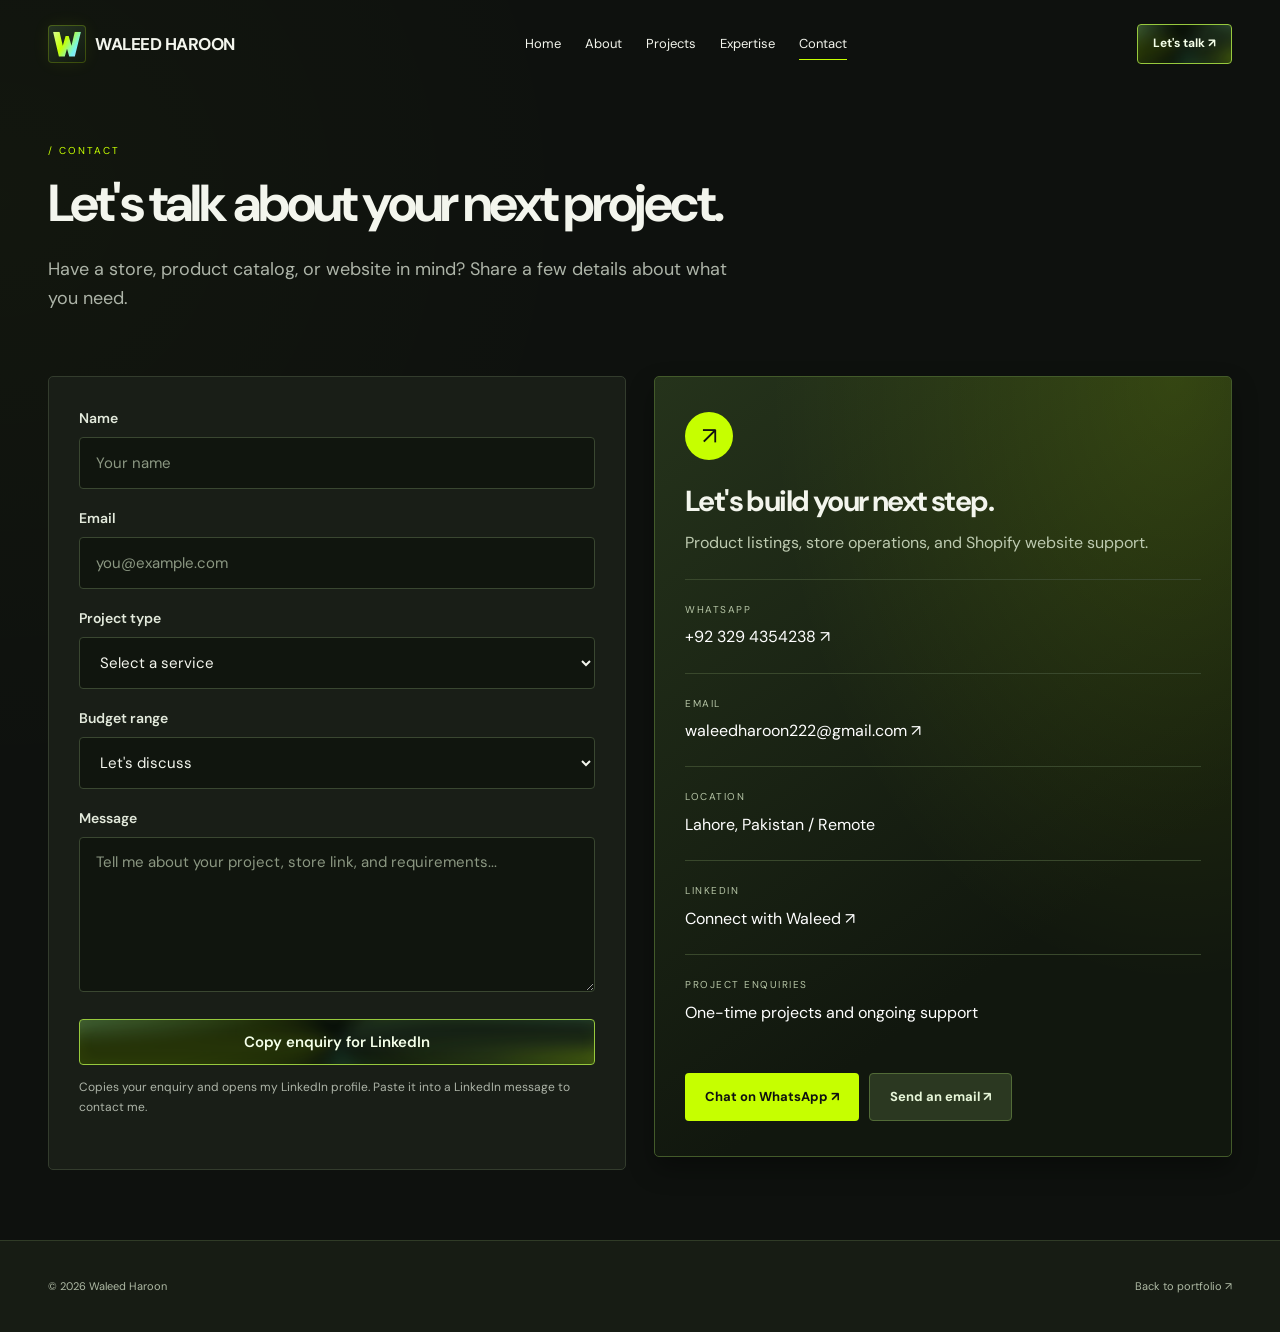
==== contact.html @ 661660a4 "Import complete portfolio: contact.html" ====
<!doctype html>
<html lang="en"><head><meta charset="utf-8"><meta name="viewport" content="width=device-width,initial-scale=1"><meta name="theme-color" content="#101210"><meta name="description" content="Waleed Haroon — E-Commerce Executive and Product Listing Specialist in Lahore. Explore store management, marketplace operations, design and automation projects."><title>Contact Waleed Haroon | Discuss Your Project</title>
<style>
:root{--bg:#f5f3eb;--ink:#193c33;--muted:#5e6a61;--line:#d8ddd2;--accent:#d5ea94}*{box-sizing:border-box}html{scroll-behavior:smooth;scroll-padding-top:90px}body{margin:0;background:var(--bg);color:var(--ink);font:16px/1.65 Arial,Helvetica,sans-serif}a{color:inherit;text-decoration:none}a:focus-visible{outline:3px solid #a0b764;outline-offset:5px}.wrap{max-width:1180px;margin:auto;padding:0 5%}.skip{position:absolute;top:-80px;background:var(--ink);color:white;padding:12px}.skip:focus{top:8px;z-index:9}header{border-bottom:1px solid var(--line)}nav{display:flex;align-items:center;justify-content:space-between;gap:24px;min-height:88px}.logo{font-weight:800;letter-spacing:-1px;font-size:24px}.logo span{color:#7a8d56}.links{display:flex;gap:28px;font-size:14px}.links a:hover{text-decoration:underline}.hero{display:grid;grid-template-columns:1.5fr 1fr;gap:50px;align-items:center;padding:90px 0 80px}.eyebrow{text-transform:uppercase;font-size:11px;letter-spacing:2.5px;font-weight:700;margin:0 0 24px}.eyebrow:before{content:"";display:inline-block;width:8px;height:8px;border-radius:50%;background:#829957;margin-right:10px}h1{font-size:clamp(46px,6.5vw,82px);line-height:1.04;letter-spacing:-4px;font-weight:500;margin:0 0 26px}h1 em{font-family:Georgia,serif;font-weight:400}p{margin:0 0 22px}.intro{font-size:18px;max-width:570px;color:var(--muted)}.actions{display:flex;gap:14px;flex-wrap:wrap;margin-top:30px}.button{display:inline-flex;align-items:center;gap:35px;padding:13px 22px;border:1px solid var(--ink);font-size:14px;font-weight:700}.primary{background:var(--ink);color:white}.button:hover{background:var(--accent);color:var(--ink)}.profile{background:var(--ink);color:var(--bg);padding:35px;position:relative;min-height:360px;display:flex;flex-direction:column;justify-content:space-between;overflow:hidden}.profile:before{content:"WH";font-family:Georgia,serif;font-size:160px;line-height:1;color:#8da982;letter-spacing:-12px;position:absolute;right:25px;top:70px;opacity:.3}.profile-top{display:flex;justify-content:space-between;font-size:11px;letter-spacing:2px}.profile-bottom{position:relative}.profile h2{font:38px/1.1 Georgia,serif;margin:0 0 15px}.profile p{font-size:13px;max-width:200px;color:#d3ddcf;margin:0}.profile .location{margin-top:22px;color:var(--accent);font-size:12px}.strip{padding:22px 0;border-top:1px solid var(--line);border-bottom:1px solid var(--line);display:flex;gap:28px;flex-wrap:wrap;justify-content:space-between;font-size:12px;font-weight:700;letter-spacing:1px}.section{padding:85px 0}.section-head{display:flex;justify-content:space-between;align-items:end;gap:30px;margin-bottom:35px}.label{font-size:11px;text-transform:uppercase;letter-spacing:2px;color:var(--muted);margin-bottom:12px}h2{font-size:clamp(32px,4vw,48px);line-height:1.15;letter-spacing:-1.8px;font-weight:500;margin:0}.section-head p{max-width:340px;font-size:14px;color:var(--muted);margin:0}.projects{display:grid;grid-template-columns:1fr 1fr;gap:24px}.project{border:1px solid var(--line)}.project-art{height:240px;padding:32px;display:flex;flex-direction:column;justify-content:space-between;background:#e8dfd5}.project-art .number{font-size:11px;letter-spacing:2px}.wordmark{font:48px Georgia,serif;letter-spacing:5px}.project-art small{font-size:10px;letter-spacing:2px;text-transform:uppercase}.basim{background:#dce5d4}.automation{background:#e5e6d8;grid-column:1/-1;display:grid;grid-template-columns:1fr 1fr}.automation .project-art{background:transparent;height:auto;min-height:240px}.automation .wordmark{font:36px/1.15 Arial,sans-serif;letter-spacing:-1px}.project-body{padding:28px}.project h3{font-size:22px;margin:0 0 12px;letter-spacing:-.5px}.project p{color:var(--muted);font-size:14px}.tags{display:flex;flex-wrap:wrap;gap:8px}.tags span{border:1px solid #c8d1c2;padding:3px 10px;font-size:11px}.project-link{display:inline-block;font-size:13px;font-weight:700;margin-top:20px;text-decoration:underline;text-underline-offset:5px}.about{display:grid;grid-template-columns:.85fr 1.4fr;gap:90px;border-top:1px solid var(--line)}.about-copy{font-size:19px}.about-copy p{color:var(--muted)}.skills{display:grid;grid-template-columns:1fr 1fr;gap:25px;margin-top:34px}.skills h3{font-size:14px;margin:0 0 8px}.skills p{font-size:13px;margin:0}.experience{border-top:1px solid var(--line)}.job{display:grid;grid-template-columns:1fr 2fr;gap:35px;padding:27px 0;border-bottom:1px solid var(--line)}.job small{color:var(--muted)}.job h3{margin:0 0 8px;font-size:19px}.job p{font-size:14px;color:var(--muted);margin:0}.contact{background:var(--ink);color:var(--bg);padding:65px;display:flex;align-items:center;justify-content:space-between;gap:35px;margin-bottom:60px}.contact h2{font:clamp(35px,4vw,52px)/1.1 Georgia,serif;max-width:550px}.contact p{color:#c7d5c8;margin:20px 0 0;max-width:520px}.contact .button{background:var(--accent);color:var(--ink);border-color:var(--accent);white-space:nowrap}footer{border-top:1px solid var(--line);padding:25px 0;font-size:12px;color:var(--muted)}.footer-inner{display:flex;justify-content:space-between;gap:20px}
@media(max-width:760px){nav{min-height:78px;flex-wrap:wrap;padding:18px 0;gap:12px}.links{gap:18px;font-size:12px}.hero{grid-template-columns:1fr;padding:55px 0;gap:35px}h1{letter-spacing:-2px}.profile{min-height:300px}.strip{justify-content:flex-start;gap:14px 24px}.section{padding:55px 0}.section-head{display:block}.section-head p{margin-top:20px}.projects{grid-template-columns:1fr}.automation{grid-column:auto;display:block}.automation .project-art{min-height:210px}.about{grid-template-columns:1fr;gap:25px}.job{grid-template-columns:1fr;gap:10px}.contact{padding:32px;display:block}.contact .button{margin-top:25px}.footer-inner{flex-direction:column;gap:5px}}
@media(prefers-reduced-motion:reduce){html{scroll-behavior:auto}}
 .listing-section,.expertise-section{border-top:1px solid var(--line)}.store-row{display:grid;grid-template-columns:40px 1.4fr 1fr auto;align-items:center;gap:20px;padding:23px 0;border-bottom:1px solid var(--line)}.store-number{font-size:11px;color:var(--muted)}.store-row h3{font-size:20px;margin:0}.store-row p{margin:0;color:var(--muted);font-size:12px}.store-role,.store-row>a{font-size:12px}.store-row>a{text-decoration:underline;text-underline-offset:5px}.expertise-grid{display:grid;grid-template-columns:repeat(3,1fr);gap:35px}.expertise-grid article{border-top:2px solid var(--ink);padding-top:20px}.expertise-grid article>span{font-size:11px;color:var(--muted)}.expertise-grid h3{font-size:19px;line-height:1.4}.expertise-grid p{font-size:14px;color:var(--muted)}@media(max-width:760px){.store-row{grid-template-columns:25px 1fr auto;gap:12px}.store-role{display:none}.store-row h3{font-size:17px}.expertise-grid{grid-template-columns:1fr 1fr;gap:24px}.links{flex-wrap:wrap}.profile h2{font-size:32px}}@media(max-width:450px){.expertise-grid{grid-template-columns:1fr}.store-row>a{font-size:11px}}.portrait-profile{padding:0;min-height:0;display:block}.portrait-profile:before{display:none}.portrait-photo{display:block;width:100%;height:480px;object-fit:cover;object-position:center 20%}.portrait-caption{padding:20px 24px;display:flex;flex-direction:column;gap:3px}.portrait-caption strong{font-size:20px;font-weight:500}.portrait-caption span{font-size:12px;color:#d3ddcf}@media(max-width:760px){.portrait-photo{height:auto;max-height:540px;object-fit:cover}.hero{gap:32px}.links{gap:14px}} 
/* Reference-inspired redesign: neutral surfaces, editorial type, portrait-led hero. */
:root{--bg:#f7f7f8;--ink:#15161a;--muted:#62666e;--line:#e0e2e6;--accent:#e9eaed}
body{font-family:'DM Sans',Arial,sans-serif}.wrap{max-width:1240px;padding:0 28px}header{border:0;background:var(--bg)}nav{min-height:94px}.logo{font-size:25px;letter-spacing:-1px}.logo span{color:#9b9ea5}.links{gap:25px}.links a:last-child{background:#17181c;color:#fff;padding:9px 17px;border-radius:9px}.links{align-items:center}
.hero{margin:8px 0 28px;padding:54px 0 0 48px;gap:20px;border-radius:28px;background:linear-gradient(110deg,#fff 35%,#e7e9ed);grid-template-columns:1.15fr 1fr;overflow:hidden;min-height:640px;align-items:center}.hero>div{padding-bottom:48px;position:relative;z-index:1}.hero .eyebrow{font-size:11px;letter-spacing:1.4px;margin-bottom:20px}.eyebrow:before{background:#858b95}.hero-name{font-size:11px;font-weight:700;letter-spacing:1.8px;color:var(--muted);margin-bottom:18px}h1{font:500 clamp(40px,4.8vw,65px)/1.1 'Playfair Display',Georgia,serif;letter-spacing:-2px;margin-bottom:25px}h1 em{font:inherit;color:#8b9099}.intro{font-size:16px;line-height:1.8;max-width:510px}.actions{gap:10px;margin-top:26px}.button{border-radius:10px;padding:12px 20px;border-color:#d9dce1;gap:16px}.primary{background:#15161a;border-color:#15161a}.button:hover{background:#393c43;color:#fff}.hero-stats{display:flex;gap:27px;margin-top:36px;flex-wrap:wrap}.hero-stats strong{font:500 25px 'Playfair Display',serif;display:block}.hero-stats span{display:block;font-size:11px;color:var(--muted);margin-top:6px}
.portrait-profile{background:none;align-self:stretch;position:relative;overflow:visible;display:flex;justify-content:flex-end;min-width:0}.portrait-photo{width:100%;height:100%;max-height:640px;object-fit:contain;object-position:bottom center;display:block}.portrait-caption{position:absolute;bottom:24px;left:6%;right:6%;border-radius:16px;padding:19px 22px;background:rgba(22,24,29,.87);backdrop-filter:blur(15px);color:#fff;box-shadow:0 12px 35px #0002}.portrait-caption span{color:#d4d6da;font-size:12px}.portrait-caption strong{font-size:20px}.strip{border:0;padding:24px 8px 30px;gap:20px;color:#5e626b;font-size:11px}
.section{padding:65px 0}.section-head{align-items:center;margin-bottom:32px}.label{display:table;border:1px solid var(--line);border-radius:30px;background:white;padding:5px 13px;font-size:10px;letter-spacing:1px;margin-bottom:17px}h2{font:500 clamp(32px,3.5vw,46px)/1.15 'Playfair Display',Georgia,serif;letter-spacing:-1px}.section-head p{font-size:14px;line-height:1.8}.projects{gap:22px}.project{background:#fff;border-radius:20px;overflow:hidden;transition:transform .25s,box-shadow .25s}.project:hover{transform:translateY(-3px);box-shadow:0 16px 40px #161b2510}.project-art{height:235px;background:#eae4e2;padding:28px}.basim{background:#e1e7e2}.wordmark{font-family:'Playfair Display',serif;color:#25262b}.project h3{font-size:23px;font-weight:600}.project-body{padding:29px}.tags span{border-color:var(--line);border-radius:20px;background:#fafafa;padding:4px 11px}.automation{background:#fff}.automation .project-art{background:#e9e9ef}.automation .wordmark{font-family:'Playfair Display',serif;font-size:38px}.project-link{font-size:12px}.listing-section{border-top:0}.store-list{background:white;border:1px solid var(--line);padding:5px 26px;border-radius:20px}.store-row:last-child{border-bottom:0}.store-row h3{font-size:18px}.store-role{color:var(--muted);font-size:11px}.store-row a{font-weight:600}.expertise-section{border:0}.expertise-grid{gap:18px}.expertise-grid article{padding:26px;border:1px solid var(--line);background:white;border-radius:17px}.expertise-grid article>span{display:inline-flex;border-radius:10px;background:#eff0f2;width:40px;height:40px;align-items:center;justify-content:center;color:#333}.expertise-grid h3{font-size:18px;font-weight:600}.expertise-grid p{font-size:13px;margin-bottom:0}.about{gap:65px}.about-copy{font-size:17px}.skills{gap:22px}.skills h3{font-weight:600}.job{padding:27px 0}.job h3{font-weight:600}.contact{border-radius:25px;background:linear-gradient(120deg,#17191e,#353942);padding:56px;margin-top:10px}.contact .label{background:transparent;border-color:#ffffff30}.contact h2{font-family:'Playfair Display',Georgia,serif}.contact .button{background:white;border:0}.contact .button:hover{background:#e5e7eb}.contact p{font-size:14px;color:#c7cbd2}footer{background:#edeef0;border:0;padding:28px 0}.footer-inner{font-size:11px}
@media(max-width:980px){.hero{padding-left:30px;min-height:580px;grid-template-columns:1.2fr 1fr}h1{font-size:49px}.hero-stats{gap:16px}.hero-stats strong{font-size:21px}.links{gap:13px;font-size:12px}.portrait-caption{left:0;right:15px}}
@media(max-width:760px){.wrap{padding-left:20px;padding-right:20px}nav{padding:18px 0;gap:15px}.logo{font-size:24px}.links{gap:12px;flex-wrap:wrap}.links a:last-child{padding:6px 10px}.hero{display:flex;flex-direction:column;padding:35px 26px 0;gap:0;min-height:0}.hero>div{padding-bottom:15px;width:100%}h1{font-size:clamp(39px,7vw,56px);letter-spacing:-1.5px}.hero .eyebrow{font-size:10px}.hero-name{font-size:9px}.intro{font-size:15px}.hero-stats{gap:24px;margin-top:28px}.portrait-profile{width:100%;height:430px;align-self:center;display:block}.portrait-photo{height:100%;width:100%;max-height:none;object-fit:contain;object-position:bottom}.portrait-caption{bottom:16px;left:0;right:0;padding:15px 18px}.strip{font-size:10px;justify-content:center;gap:14px 22px}.section{padding:45px 0}.about{gap:28px}.section-head p{margin-top:16px}.contact{padding:32px}.store-list{padding:3px 16px}.expertise-grid{gap:14px}.expertise-grid article{padding:21px}.project-art{height:210px}.hero-stats span{font-size:10px}}
@media(prefers-reduced-motion:reduce){.project{transition:none}.project:hover{transform:none}}

header{position:sticky;top:0;z-index:20;transition:box-shadow .25s;background:rgba(247,247,248,.96);backdrop-filter:blur(16px)}header.scrolled{box-shadow:0 8px 30px #0000000c}header.scrolled nav{min-height:72px}
.brand-marquee{overflow:hidden;padding:27px 0 34px;mask-image:linear-gradient(90deg,transparent,#000 7%,#000 93%,transparent)}.brand-track{display:flex;width:max-content;animation:brands 34s linear infinite}.brand-group{display:flex;align-items:center;gap:55px;padding-right:55px}.brand-group span{white-space:nowrap;font:600 21px 'Playfair Display',Georgia,serif;color:#595c64}.brand-marquee:hover .brand-track,.brand-marquee:focus-within .brand-track{animation-play-state:paused}@keyframes brands{to{transform:translateX(-50%)}}
.hero{min-height:690px;grid-template-columns:1.1fr 1fr}.portrait-photo{max-height:690px;object-fit:cover;object-position:center 12%}.portrait-caption{background:rgba(35,37,42,.72);border:1px solid #ffffff60;box-shadow:0 12px 35px #0002}.process-section{display:grid;grid-template-columns:1fr 1fr;gap:70px;border-top:1px solid var(--line)}.process-intro{align-self:start;position:sticky;top:110px}.process-intro>p{max-width:420px;color:var(--muted);font-size:15px;margin:22px 0 26px}.process-steps{list-style:none;padding:0;margin:0}.process-steps li{display:flex;gap:23px;position:relative;padding:0 0 31px 0}.process-steps li:before{content:"";position:absolute;top:40px;bottom:0;left:19px;width:1px;background:var(--line)}.process-steps li:last-child:before{display:none}.step-number{flex-shrink:0;width:40px;height:40px;border:1px solid var(--line);border-radius:12px;background:white;display:flex;align-items:center;justify-content:center;font-size:11px}.process-steps li>div{padding:20px 23px;background:white;border:1px solid var(--line);border-radius:15px;flex:1}.process-steps h3{font-size:18px;margin:0 0 7px;font-weight:600}.process-steps p{font-size:13px;color:var(--muted);margin:0}
@media(max-width:760px){header{position:relative}header.scrolled nav{min-height:94px}.hero{min-height:0}.portrait-photo{max-height:none;object-fit:contain}.brand-group{gap:30px;padding-right:30px}.brand-group span{font-size:17px}.process-section{grid-template-columns:1fr;gap:30px}.process-intro{position:static}.process-steps li{gap:14px}.process-steps li>div{padding:18px}.brand-marquee{padding:20px 0}}
@media(prefers-reduced-motion:reduce){.brand-track{animation:none;flex-wrap:wrap;width:auto}.brand-group{flex-wrap:wrap;gap:18px;padding:0}.brand-group[aria-hidden]{display:none}header{transition:none}}
</style><link rel="preconnect" href="https://fonts.googleapis.com"><link rel="preconnect" href="https://fonts.gstatic.com" crossorigin><link href="https://fonts.googleapis.com/css2?family=DM+Sans:wght@400;500;600;700&family=Playfair+Display:wght@500;600&display=swap" rel="stylesheet"><style>.contact-intro{padding:55px 0 40px}.contact-intro h1{font-size:clamp(35px,4.2vw,52px);max-width:850px}.contact-intro p{font-size:18px;max-width:680px;color:var(--muted)}.contact-layout{display:grid;grid-template-columns:1fr 1fr;gap:28px;align-items:start;margin-bottom:70px}.inquiry-form{padding:30px;border:1px solid var(--line);border-radius:24px;background:white}.field{margin-bottom:18px}.field label{display:block;font-size:14px;font-weight:600;margin-bottom:7px}.field input,.field select,.field textarea{width:100%;padding:14px 16px;border:1px solid #dce0e5;border-radius:11px;background:#fff;font:15px 'DM Sans',Arial,sans-serif;color:var(--ink);min-height:52px}.field textarea{min-height:155px;resize:vertical}.field input::placeholder,.field textarea::placeholder{color:#969ba6}.inquiry-form button{width:100%;justify-content:center;font:600 15px 'DM Sans',Arial,sans-serif;cursor:pointer}.form-note{font-size:12px;color:var(--muted);margin:13px 0 0}.contact-info{background:radial-gradient(ellipse at 80% 0%,#69707875,transparent 50%),radial-gradient(ellipse at 15% 5%,#8b8f9690,transparent 40%),linear-gradient(145deg,#25282d,#08090c 65%);color:white;border-radius:24px;box-shadow:0 12px 26px #0003;padding:35px 30px}.round-arrow{display:flex;align-items:center;justify-content:center;width:48px;height:48px;background:#ffffff20;border-radius:50%;font-size:24px;margin-bottom:25px}.contact-info h2{font-size:29px}.contact-info>p{color:#c2c7cf;margin-top:12px}.info-row{border-top:1px solid #ffffff20;padding:22px 0;overflow-wrap:anywhere}.info-row small{display:block;font-size:10px;letter-spacing:1.5px;color:#a6adb7;margin-bottom:6px}.info-row a,.info-row span{font-size:16px}.info-row a:hover{text-decoration:underline}.contact-info .info-row:last-child{padding-bottom:0}.status{font-size:13px;color:#505863;margin-top:14px}.portrait-caption{display:flex;flex-direction:row;align-items:center;gap:15px;justify-content:space-between}.portrait-caption small{color:#c6c9ce;font-size:12px;display:block;margin-bottom:6px}.portrait-caption strong{font-size:20px;display:block}.portrait-caption p{font-size:12px;color:#d3d6dc;line-height:1.6;margin:7px 0 0}.portrait-cta{flex-shrink:0;border-radius:12px;background:#111318;padding:9px 15px;color:white;font-size:29px}.portrait-cta:hover{background:#444953}@media(max-width:760px){.contact-layout{grid-template-columns:1fr}.contact-intro{padding-top:35px}.inquiry-form,.contact-info{padding:24px}.contact-intro p{font-size:16px}.portrait-caption strong{font-size:17px}}</style><style>.direct-contact-actions{display:flex;flex-wrap:wrap;gap:10px;margin-top:25px}.direct-contact-actions .button{font-size:13px;justify-content:center}.whatsapp-button{background:#d5f6df;color:#153c22;border:0}.email-button{background:#fff;color:#17191e;border:0}.direct-contact-actions .button:hover{background:#e1e4e8;color:#111}.info-row a{overflow-wrap:anywhere}</style><style id="electric-lime-theme">
:root{--bg:#101210;--ink:#f3f5ed;--muted:#adb4a8;--line:#32392f;--accent:#c6ff00;color-scheme:dark}
body{background:#101210;color:var(--ink)}header{background:rgba(16,18,16,.96);border-bottom:1px solid #2b3227}header.scrolled{box-shadow:0 8px 30px #0005}.logo span{color:#c6ff00}.links a:last-child{background:#c6ff00;color:#101210}.links a:hover{color:#c6ff00}.links a:last-child:hover{color:#101210;background:#dbff69}
.hero{background:radial-gradient(ellipse at 95% 30%,#c6ff0019,transparent 60%),linear-gradient(115deg,#1a1f18,#222b1b);border:1px solid #36432b}.hero-name{color:#c6ff00}.hero .eyebrow{color:#c1c9b9}.eyebrow:before{background:#c6ff00;box-shadow:0 0 12px #c6ff0066}h1 em{color:#c6ff00}.hero-stats strong{color:#c6ff00}.hero-stats span{color:#b5bdae}.intro{color:#c2c9bc}.button{border-color:#4b5642;color:#f3f5ed;background:transparent}.primary,.contact .button{background:#c6ff00;color:#101210;border-color:#c6ff00}.button:hover,.contact .button:hover{background:#ddff70;color:#101210;border-color:#ddff70}.portrait-caption{background:rgba(17,23,14,.86);border-color:#c6ff003b;box-shadow:0 12px 35px #0005}.portrait-caption strong{color:#f3f5ed}.portrait-caption small,.portrait-caption span,.portrait-caption p{color:#c3cdbb}.portrait-cta{background:#c6ff00;color:#101210}.portrait-cta:hover{background:#ddff70}.brand-group span{color:#c1c9b9}.label{background:#1b2118;border-color:#3b4731;color:#d8e5cb}.section-head p,.about-copy p,.project p,.skills p,.job p,.job small,.process-intro>p{color:#adb4a8}
.project,.expertise-grid article,.store-list{background:#191e17;border-color:#333c2d}.project:hover{box-shadow:0 15px 45px #0004;border-color:#7d9d38}.project-art{background:linear-gradient(130deg,#303c25,#222b1d);border-bottom:1px solid #3b4731}.basim{background:linear-gradient(130deg,#263c2c,#1b2b20)}.wordmark{color:#e3f2d4}.project-art .number,.project-art small{color:#bdcda9}.automation{background:#191e17}.automation .project-art{background:linear-gradient(125deg,#303525,#20271a)}.tags span{background:#232b1e;color:#d9e5cb;border-color:#3d4a30}.project-link{color:#c6ff00}.store-row{border-color:#333c2d}.store-row h3{color:#f3f5ed}.store-row p,.store-role,.store-number{color:#aeb9a4}.store-row>a{color:#c6ff00}.expertise-grid article>span,.step-number{background:#28331d;color:#c6ff00;border-color:#465736}.process-steps li>div{background:#191e17;border-color:#333c2d}.process-steps p{color:#adb4a8}.process-steps li:before{background:#445334}.contact{background:radial-gradient(ellipse at 100% 0%,#c6ff0029,transparent 65%),#1a2115;border:1px solid #455b2b;color:#f3f5ed}.contact .label{color:#c6ff00!important;border-color:#667f3d}.contact p{color:#c0cbb5}
footer{background:#171c14;color:#aeb9a4;border-top:1px solid #303b27}a:focus-visible,button:focus-visible,input:focus-visible,select:focus-visible,textarea:focus-visible{outline:2px solid #c6ff00;outline-offset:4px}
.inquiry-form{background:#191e17;border-color:#333c2d}.field input,.field select,.field textarea{background:#10150e;color:#f3f5ed;border-color:#3a4731}.field input::placeholder,.field textarea::placeholder{color:#8b9782}.field label{color:#e3eadc}.form-note,.status,.contact-intro p{color:#adb4a8}.contact-info{background:radial-gradient(ellipse at 90% 0%,#c6ff0025,transparent 55%),linear-gradient(145deg,#25331b,#11170e 70%);border:1px solid #435a2a;box-shadow:0 12px 26px #0005}.contact-info h2{color:#f3f5ed}.contact-info>p{color:#bdcab0}.round-arrow{background:#c6ff00;color:#101210}.info-row{border-color:#39482c}.info-row small{color:#b6c5a6}.info-row a:hover{color:#c6ff00}.whatsapp-button{background:#c6ff00;color:#101210}.email-button{background:#2b3821;color:#e7f6d9;border:1px solid #526b37}.direct-contact-actions .button:hover{background:#ddff70;color:#101210}
::selection{background:#c6ff00;color:#101210}
</style><style id="floating-header-style">
header:not(.floating-header){position:relative;top:auto;z-index:30;background:transparent;backdrop-filter:none;border:0;box-shadow:none}header:not(.floating-header) nav{min-height:88px}
.header-brand{display:flex;align-items:center;gap:9px;font-size:17px;font-weight:700;letter-spacing:-.5px;white-space:nowrap}.brand-monogram{display:grid;place-items:center;width:29px;height:29px;border:2px solid #c6ff00;border-radius:50%;font-size:12px;letter-spacing:-1px;color:#c6ff00}.header-links{display:flex;align-items:center;gap:24px;font-size:13px}.header-links>a{position:relative;padding:5px 0}.header-links>a:after{content:"";position:absolute;left:0;right:0;bottom:0;height:1px;background:#c6ff00;transform:scaleX(0);transform-origin:left;transition:transform .2s}.header-links>a:hover:after,.header-links>a[aria-current="page"]:after{transform:scaleX(1)}.header-talk{padding:9px 15px;background:#c6ff00;color:#101210;font-size:12px;font-weight:700;border-radius:7px;white-space:nowrap}.header-talk:hover{background:#ddff70}
.floating-header{position:fixed;top:12px;left:50%;width:calc(100% - 32px);max-width:850px;z-index:100;background:rgba(26,32,22,.97);border:1px solid #576d37;border-radius:11px;box-shadow:0 10px 35px #0006;backdrop-filter:blur(18px);opacity:0;visibility:hidden;transform:translate(-50%,-14px) scale(.98);transition:opacity .3s,transform .3s,visibility .3s;pointer-events:none}.floating-header.is-visible{opacity:1;visibility:visible;transform:translate(-50%,0) scale(1);pointer-events:auto}.floating-header nav.wrap{padding:10px 14px;min-height:0;gap:20px;flex-wrap:nowrap}.floating-header .header-brand{font-size:14px}.floating-header .header-links{gap:17px;font-size:11px}.floating-header .brand-monogram{width:25px;height:25px;font-size:10px}.floating-header .header-talk{padding:8px 12px;font-size:10px}
@media(max-width:760px){header:not(.floating-header) nav{display:grid;grid-template-columns:1fr auto;gap:14px;min-height:0;padding-top:18px;padding-bottom:18px}.header-links{grid-column:1/-1;grid-row:2;justify-content:center;gap:25px;font-size:12px}.header-brand{font-size:16px}.floating-header nav.wrap{display:grid;grid-template-columns:1fr auto;gap:9px;padding:9px 12px}.floating-header .header-links{grid-column:1/-1;grid-row:2;gap:24px;font-size:11px}.floating-header .header-talk{grid-column:2;grid-row:1}.floating-header .header-brand{font-size:13px}}
@media(max-width:400px){.header-links,.floating-header .header-links{gap:18px}.header-brand{font-size:14px}}
@media(prefers-reduced-motion:reduce){.floating-header,.header-links>a:after{transition:none}}
</style><style id="holo-w-logo">
.header-brand .brand-monogram{position:relative;display:inline-flex;align-items:center;justify-content:center;width:38px;height:38px;flex:0 0 38px;border:0;border-radius:10px;background:linear-gradient(145deg,#263523,#11180f);box-shadow:inset 0 0 0 1px #c6ff0038,0 0 18px #c6ff0012;overflow:hidden;color:transparent}
.holo-w{display:block;width:28px;height:25px;clip-path:polygon(0 0,23% 0,35% 57%,45% 18%,56% 18%,66% 57%,78% 0,100% 0,78% 100%,58% 100%,50% 69%,42% 100%,21% 100%);background:linear-gradient(120deg,#d9ff91 0%,#c6ff00 18%,#75f4f1 34%,#dfb4ff 49%,#fff 53%,#b8ff71 69%,#a5f9f6 82%,#c6ff00 100%);background-size:220% 220%;animation:holo-shimmer 8s ease-in-out infinite;filter:drop-shadow(0 0 4px #bfff0050)}
.header-brand:hover .brand-monogram{box-shadow:inset 0 0 0 1px #c6ff0080,0 0 22px #c6ff0030}
.floating-header .header-brand .brand-monogram{width:32px;height:32px;flex-basis:32px;border-radius:8px}.floating-header .holo-w{width:24px;height:22px}
@keyframes holo-shimmer{0%,100%{background-position:0% 50%}50%{background-position:100% 50%}}
@media(prefers-reduced-motion:reduce){.holo-w{animation:none;background-position:45% 50%}}
</style><style id="waleed-commerce-direction">
body{font-family:'DM Sans',Arial,sans-serif;background:#0e110e;background-image:radial-gradient(circle at 0% 15%,#c6ff0006,transparent 35%)}h1,h2,.contact h2,.contact-info h2,.hero-stats strong,.brand-group span{font-family:'DM Sans',Arial,sans-serif;font-weight:700;letter-spacing:-.055em}h1{line-height:1.02;font-size:clamp(44px,6vw,78px)}h1 em{font-style:normal}h2{font-size:clamp(31px,4vw,48px)}.hero{border:0;background:none;border-radius:0;padding:55px 0 45px;margin:0;grid-template-columns:1.2fr 1fr;gap:50px;overflow:visible;min-height:680px}.hero>div{padding:0}.hero-name{letter-spacing:2px;font-size:10px}.hero .eyebrow{display:none}.hero h1{max-width:650px}.hero .intro{max-width:490px;margin-top:25px}.hero .actions{align-items:flex-start}.hero-stats{flex-basis:100%;border-top:1px solid #34402b;padding-top:23px;gap:30px}.hero-stats strong{font-size:23px}.hero-stats span{font-size:10px}.hero .portrait-profile{background:linear-gradient(145deg,#27331e,#151b12);border:1px solid #475c30;border-radius:4px;min-height:560px;align-self:center;isolation:isolate;overflow:hidden;transform:rotate(2deg)}.portrait-profile:before{display:block;content:"WH / 01";font:700 12px 'DM Sans',sans-serif;letter-spacing:3px;position:absolute;top:20px;left:20px;right:auto;color:#c6ff00;opacity:1;z-index:2}.portrait-profile:after{content:"COMMERCE IN MOTION";position:absolute;right:12px;top:30px;writing-mode:vertical-rl;letter-spacing:3px;font-size:9px;color:#b7c6a5;z-index:2}.portrait-photo{height:560px;object-fit:cover;object-position:center 15%;transform:rotate(-2deg) scale(1.04);max-height:none}.portrait-caption{left:16px;right:16px;bottom:16px;border-radius:4px;transform:rotate(-2deg)}.button,.header-talk{border-radius:4px}.brand-monogram{border-radius:4px!important}.label{border:0;background:transparent;padding:0;color:#c6ff00;letter-spacing:2px;font-size:10px}.label:before{content:"/ ";color:#c6ff00}.section{padding:75px 0}.section-head{border-top:1px solid #34402b;padding-top:27px;align-items:end}.section-head h2{max-width:600px}.project{border-radius:5px!important}.projects{gap:25px;counter-reset:project}.projects>.project{counter-increment:project}.project-body{position:relative;padding:28px}.project-body:after{content:counter(project,decimal-leading-zero);position:absolute;right:22px;top:25px;font-size:11px;color:#a6ba90}.project h3{padding-right:32px}.project-art{position:relative;border-radius:0;height:220px;background:repeating-linear-gradient(0deg,transparent 0 27px,#c6ff0008 28px),linear-gradient(120deg,#1d2818,#28381c);padding:28px}.project-art:after{content:"↗";position:absolute;right:22px;top:20px;border:1px solid #6d8948;width:32px;height:32px;display:grid;place-items:center;border-radius:50%;color:#c6ff00}.wordmark,.listing-wordmark{font-family:'DM Sans',Arial,sans-serif;font-weight:700;letter-spacing:-1px}.basim{background:linear-gradient(120deg,#21382c,#17261d)}.tags span{border-radius:3px}.project:hover{transform:translateY(-4px)}.expertise-grid article{border-radius:4px;border-top:2px solid #a1cc36}.expertise-grid article>span{border-radius:3px}.process-steps li>div{border-radius:4px}.contact{border-radius:4px;padding:45px;border-left:4px solid #c6ff00}.contact h2{font-size:40px}.inquiry-form,.contact-info{border-radius:5px}.field input,.field select,.field textarea{border-radius:4px}.footer-inner{padding-top:8px;padding-bottom:8px}.brand-marquee{border-block:1px solid #2f3928;padding:23px 0}.brand-group span{font-size:17px;font-weight:500;letter-spacing:-.3px}
.commerce-map{padding:65px 0}.commerce-map-head{display:flex;justify-content:space-between;gap:35px;align-items:end;margin-bottom:30px}.commerce-map-head p{max-width:360px;color:var(--muted);font-size:14px;margin:0}.commerce-stages{display:grid;grid-template-columns:repeat(3,1fr);gap:1px;background:#40532c;border:1px solid #40532c}.commerce-stage{background:#171e13;padding:30px;min-width:0}.commerce-stage .stage-top{display:flex;justify-content:space-between;align-items:center;font:10px 'DM Sans',sans-serif;letter-spacing:2px;color:#c6ff00}.commerce-stage h3{font-size:23px;margin:25px 0 12px;letter-spacing:-1px}.commerce-stage p{font-size:13px;color:#b1bfa4;margin:0}.mini-visual{height:100px;margin:28px 0 5px;display:flex;gap:9px;align-items:stretch}.mini-visual>span{border:1px solid #5c7540;background:#c6ff0007;flex:1;padding:10px;font-size:10px;color:#bed992}.mini-visual b{display:block;background:#566c35;height:34px;margin-bottom:8px}.mini-visual i{display:block;height:3px;background:#c6ff0055;margin-top:6px;width:85%}.stage-stack{display:flex;flex-direction:column;gap:7px;width:100%}.stage-stack span{display:flex;justify-content:space-between;border:1px solid #506636;padding:7px 10px;font-size:10px;color:#c5d6b6}.stage-stack span:after{content:"✓";color:#c6ff00}.store-window{width:100%;border:1px solid #637e40;padding:9px}.store-window>span{display:block;border-bottom:1px solid #526c32;padding-bottom:6px;font-size:9px;color:#c6ff00}.store-window>div{display:grid;grid-template-columns:2fr 1fr;gap:8px;height:57px;margin-top:7px}.store-window b{height:auto;margin:0;background:#c6ff0028}.store-window i{height:auto;margin:0;background:#40582d}
@media(max-width:900px){.hero{gap:25px}.hero h1{font-size:56px}.hero .portrait-profile,.portrait-photo{min-height:500px;height:500px}.commerce-stage{padding:23px}.commerce-stage h3{font-size:21px}}
@media(max-width:760px){.hero{padding:35px 0;gap:35px;min-height:0}.hero h1{font-size:clamp(43px,10vw,65px)}.hero .portrait-profile{width:95%;min-height:430px;height:430px}.portrait-photo{height:430px;min-height:0}.section{padding:48px 0}.commerce-map-head{display:block}.commerce-map-head p{margin-top:20px}.commerce-stages{grid-template-columns:1fr}.commerce-stage{display:grid;grid-template-columns:1fr 1fr;gap:0 20px}.stage-top{grid-column:1/-1}.commerce-stage h3{font-size:23px}.commerce-stage p{grid-column:1;grid-row:3}.mini-visual{grid-column:2;grid-row:2/4;align-self:center;margin:18px 0}.contact{padding:30px}.contact h2{font-size:31px}}
@media(max-width:420px){.commerce-stage{display:block}.mini-visual{max-width:260px}}
@media(prefers-reduced-motion:reduce){.project:hover{transform:none}}
</style><style id="liquid-light-buttons">
.button.primary,.contact .button,.header-talk,.portrait-cta{
position:relative;isolation:isolate;overflow:hidden;background:#080e0a;color:#f4ffe9;border:1px solid #97c93d;box-shadow:inset 0 0 16px #c6ff0010,0 0 0 transparent;transition:border-color .25s,box-shadow .25s,transform .25s}
.button.primary:before,.contact .button:before,.header-talk:before,.portrait-cta:before{
content:"";position:absolute;z-index:-1;inset:-110%;pointer-events:none;
background:radial-gradient(ellipse at 27% 34%,#d5ffce88 0%,#94edbc40 8%,transparent 19%),radial-gradient(ellipse at 68% 62%,#c6ff0066 0%,#7da62d30 10%,transparent 23%),radial-gradient(ellipse at 72% 20%,#71e5dc70 0%,transparent 18%),conic-gradient(from 25deg at 50% 50%,transparent 0deg,#a9ff9c28 40deg,transparent 85deg,#3cc4b72b 145deg,transparent 195deg,#c6ff0030 240deg,transparent 290deg);
filter:blur(7px);animation:liquid-drift 11s ease-in-out infinite alternate;opacity:.9}
.button.primary:after,.contact .button:after,.header-talk:after,.portrait-cta:after{
content:"";position:absolute;z-index:-1;inset:-120% -40%;border:1px solid #d4ffd34d;border-radius:43% 57% 35% 65%;box-shadow:0 0 12px #baff9060,inset 0 0 10px #8de9dd30;filter:blur(1px);pointer-events:none;animation:liquid-ring 14s linear infinite;opacity:.55}
.button.primary:hover,.contact .button:hover,.header-talk:hover,.portrait-cta:hover{background:#101b10;color:#fff;border-color:#d2ff68;box-shadow:0 0 22px #c6ff0022}
@keyframes liquid-drift{0%{transform:translate(-5%,2%) rotate(-18deg) scale(.9)}50%{transform:translate(8%,-6%) rotate(30deg) scale(1.15)}100%{transform:translate(-4%,8%) rotate(75deg) scale(.97)}}
@keyframes liquid-ring{0%{transform:translate(-6%,0) rotate(0deg)}50%{transform:translate(8%,4%) rotate(180deg)}100%{transform:translate(-6%,0) rotate(360deg)}}
@media(prefers-reduced-motion:reduce){.button.primary:before,.contact .button:before,.header-talk:before,.portrait-cta:before,.button.primary:after,.contact .button:after,.header-talk:after,.portrait-cta:after{animation:none}.button.primary,.contact .button,.header-talk,.portrait-cta{transition:none}}
</style></head><body><a class="skip" href="#main">Skip to content</a><header><nav class="wrap" aria-label="Main navigation"><a class="header-brand" href="./index.html" aria-label="Waleed Haroon home"><span class="brand-monogram" aria-hidden="true"><span class="holo-w"></span></span>WALEED HAROON</a><div class="header-links"><a href="./index.html">Home</a><a href="./index.html#about">About</a><a href="./projects.html">Projects</a><a href="./index.html#expertise">Expertise</a><a href="./contact.html" aria-current="page">Contact</a></div><a class="header-talk" href="./contact.html">Let's talk ↗</a></nav></header><main id="main" class="wrap"><section class="contact-intro"><div class="label">Contact</div><h1>Let's talk about your next project.</h1><p>Have a store, product catalog, or website in mind? Share a few details about what you need.</p></section><div class="contact-layout"><form class="inquiry-form" id="inquiry"><div class="field"><label for="name">Name</label><input id="name" name="name" autocomplete="name" placeholder="Your name" required maxlength="120"></div><div class="field"><label for="email">Email</label><input id="email" name="email" type="email" autocomplete="email" placeholder="you@example.com" required maxlength="254"></div><div class="field"><label for="type">Project type</label><select id="type" name="type" required><option value="">Select a service</option><option>Product listings & catalog management</option><option>Complete e-commerce operations</option><option>Shopify website development</option><option>Storefront customization</option><option>Product graphics & image editing</option><option>Remote role or ongoing support</option><option>Other</option></select></div><div class="field"><label for="budget">Budget range</label><select id="budget" name="budget"><option>Let's discuss</option><option>Under USD 250</option><option>USD 250–500</option><option>USD 500–1,000</option><option>USD 1,000+</option><option>Monthly / ongoing engagement</option></select></div><div class="field"><label for="message">Message</label><textarea id="message" name="message" placeholder="Tell me about your project, store link, and requirements..." required maxlength="6000"></textarea></div><button type="submit" class="button primary">Copy enquiry for LinkedIn</button><p class="form-note">Copies your enquiry and opens my LinkedIn profile. Paste it into a LinkedIn message to contact me.</p><p id="status" class="status" role="status"></p><div id="copy-fallback" hidden class="field"><label for="copy-text">Copy your enquiry</label><textarea id="copy-text" readonly></textarea></div><p id="linkedin-handoff" hidden><a class="project-link" href="https://www.linkedin.com/in/waleed-haroon-868672297" target="_blank" rel="noopener noreferrer">Open Waleed’s LinkedIn profile ↗</a></p></form><aside class="contact-info"><div class="round-arrow" aria-hidden="true">↗</div><h2>Let's build your next step.</h2><p>Product listings, store operations, and Shopify website support.</p><div class="info-row"><small>WHATSAPP</small><a href="https://wa.me/923294354238" target="_blank" rel="noopener noreferrer">+92 329 4354238 ↗</a></div><div class="info-row"><small>EMAIL</small><a href="mailto:waleedharoon222@gmail.com">waleedharoon222@gmail.com ↗</a></div><div class="info-row"><small>LOCATION</small><span>Lahore, Pakistan / Remote</span></div><div class="info-row"><small>LINKEDIN</small><a href="https://www.linkedin.com/in/waleed-haroon-868672297" target="_blank" rel="noopener noreferrer">Connect with Waleed ↗</a></div><div class="info-row"><small>PROJECT ENQUIRIES</small><span>One-time projects and ongoing support</span></div><div class="direct-contact-actions"><a class="button whatsapp-button" href="https://wa.me/923294354238" target="_blank" rel="noopener noreferrer">Chat on WhatsApp ↗</a><a class="button email-button" href="mailto:waleedharoon222@gmail.com">Send an email ↗</a></div></aside></div></main><footer><div class="wrap footer-inner"><span>© 2026 Waleed Haroon</span><a href="./index.html">Back to portfolio ↗</a></div></footer><script>document.getElementById('inquiry').addEventListener('submit',async function(event){event.preventDefault();if(!this.reportValidity())return;const d=new FormData(this);const text='Project enquiry\nName: '+d.get('name')+'\nEmail: '+d.get('email')+'\nProject type: '+d.get('type')+'\nBudget: '+d.get('budget')+'\n\n'+d.get('message');const status=document.getElementById('status');try{await navigator.clipboard.writeText(text);status.textContent='Enquiry copied. Open LinkedIn using the link below and paste it into a message. Nothing has been sent automatically.';}catch(e){document.getElementById('copy-text').value=text;document.getElementById('copy-fallback').hidden=false;status.textContent='Select and copy your enquiry below, then open LinkedIn to send it.';}document.getElementById('linkedin-handoff').hidden=false;});</script><script id="floating-header-script">(()=>{const original=document.querySelector('header');if(!original)return;const floating=original.cloneNode(true);floating.className='floating-header';floating.setAttribute('aria-hidden','true');floating.inert=true;const nav=floating.querySelector('nav');nav.setAttribute('aria-label','Floating navigation');document.body.appendChild(floating);let pending=false;function update(){pending=false;const show=original.getBoundingClientRect().bottom<0;floating.classList.toggle('is-visible',show);floating.setAttribute('aria-hidden',String(!show));floating.inert=!show;}addEventListener('scroll',()=>{if(!pending){pending=true;requestAnimationFrame(update);}},{passive:true});addEventListener('resize',update);update();})();</script></body></html>
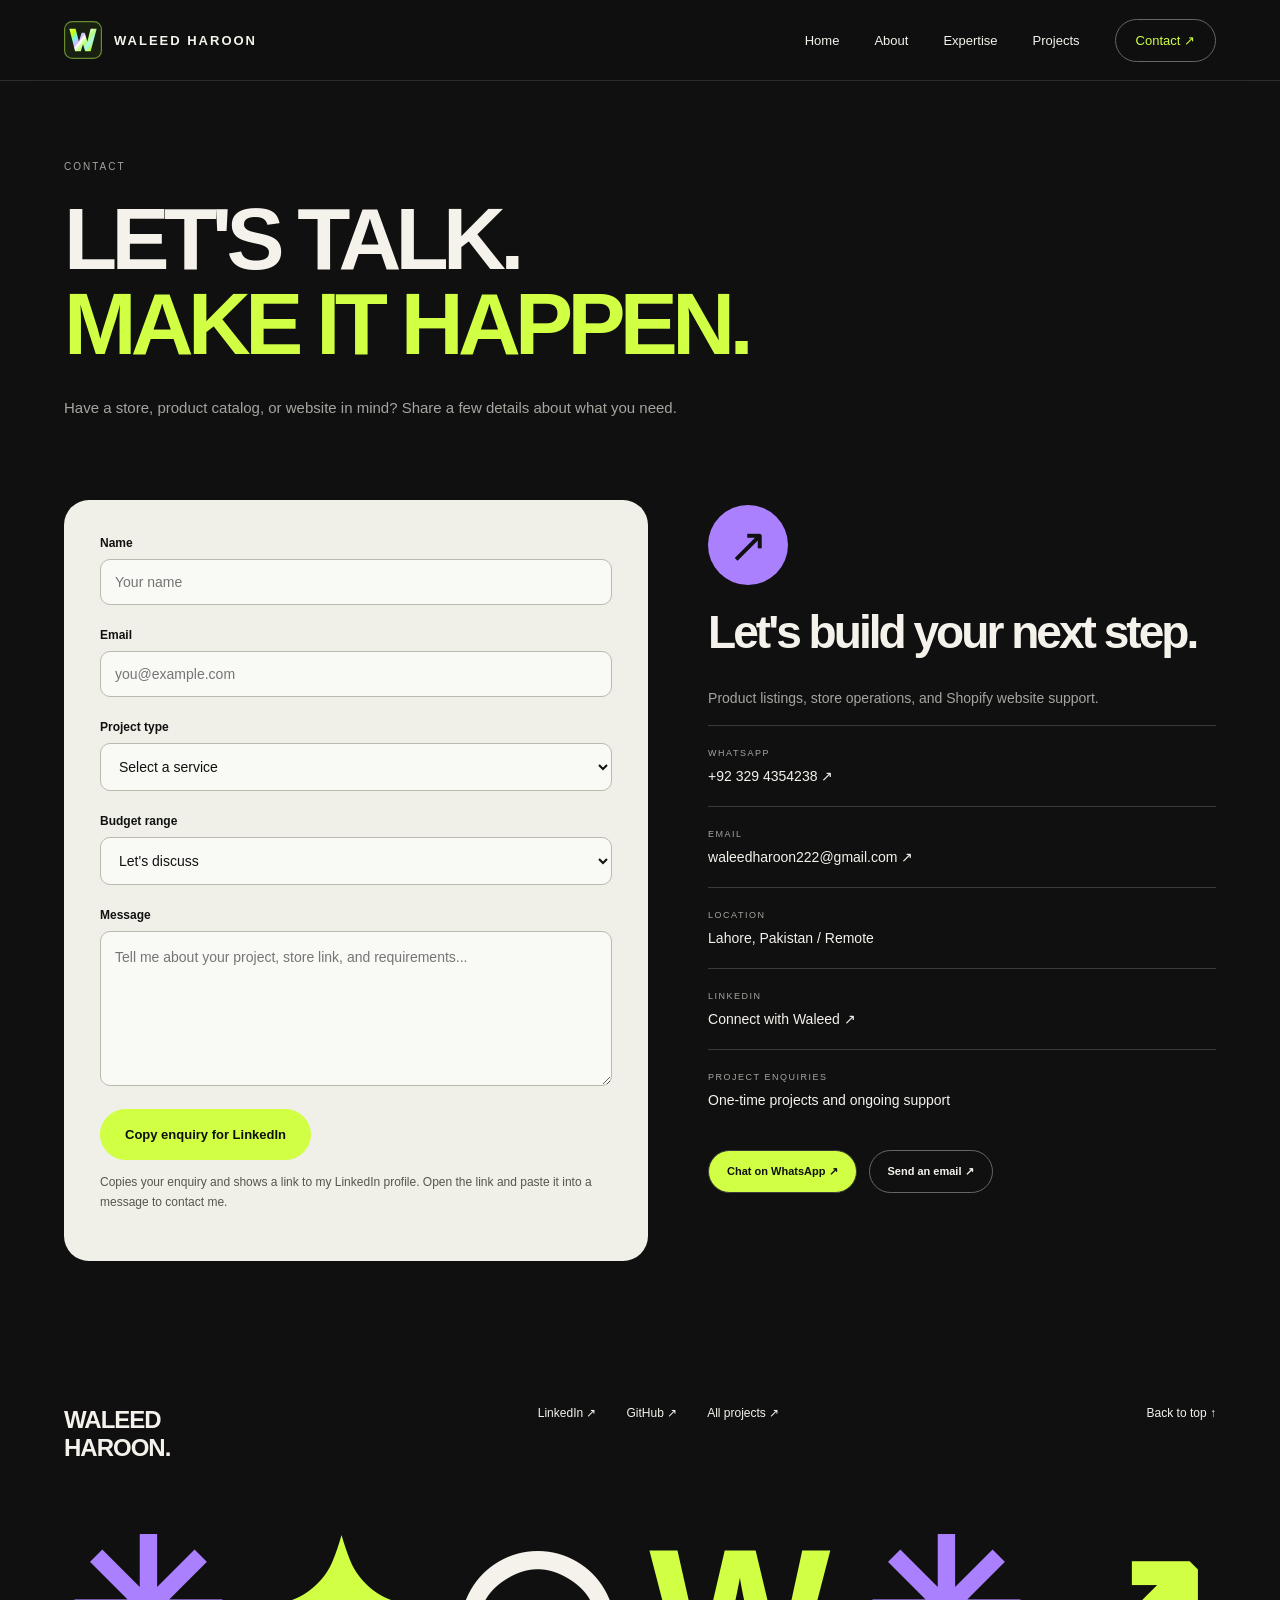
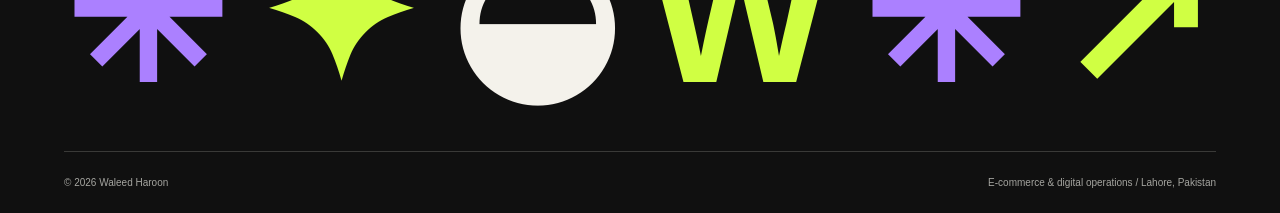
==== commit 815cc021: "Unify Projects and Contact with the new portfolio design" ====
--- a/contact.html
+++ b/contact.html
@@ -1,65 +1,3 @@
 <!doctype html>
 <html lang="en"><head><meta charset="utf-8"><meta name="viewport" content="width=device-width,initial-scale=1"><meta name="theme-color" content="#101210"><meta name="description" content="Waleed Haroon — E-Commerce Executive and Product Listing Specialist in Lahore. Explore store management, marketplace operations, design and automation projects."><title>Contact Waleed Haroon | Discuss Your Project</title>
-<style>
-:root{--bg:#f5f3eb;--ink:#193c33;--muted:#5e6a61;--line:#d8ddd2;--accent:#d5ea94}*{box-sizing:border-box}html{scroll-behavior:smooth;scroll-padding-top:90px}body{margin:0;background:var(--bg);color:var(--ink);font:16px/1.65 Arial,Helvetica,sans-serif}a{color:inherit;text-decoration:none}a:focus-visible{outline:3px solid #a0b764;outline-offset:5px}.wrap{max-width:1180px;margin:auto;padding:0 5%}.skip{position:absolute;top:-80px;background:var(--ink);color:white;padding:12px}.skip:focus{top:8px;z-index:9}header{border-bottom:1px solid var(--line)}nav{display:flex;align-items:center;justify-content:space-between;gap:24px;min-height:88px}.logo{font-weight:800;letter-spacing:-1px;font-size:24px}.logo span{color:#7a8d56}.links{display:flex;gap:28px;font-size:14px}.links a:hover{text-decoration:underline}.hero{display:grid;grid-template-columns:1.5fr 1fr;gap:50px;align-items:center;padding:90px 0 80px}.eyebrow{text-transform:uppercase;font-size:11px;letter-spacing:2.5px;font-weight:700;margin:0 0 24px}.eyebrow:before{content:"";display:inline-block;width:8px;height:8px;border-radius:50%;background:#829957;margin-right:10px}h1{font-size:clamp(46px,6.5vw,82px);line-height:1.04;letter-spacing:-4px;font-weight:500;margin:0 0 26px}h1 em{font-family:Georgia,serif;font-weight:400}p{margin:0 0 22px}.intro{font-size:18px;max-width:570px;color:var(--muted)}.actions{display:flex;gap:14px;flex-wrap:wrap;margin-top:30px}.button{display:inline-flex;align-items:center;gap:35px;padding:13px 22px;border:1px solid var(--ink);font-size:14px;font-weight:700}.primary{background:var(--ink);color:white}.button:hover{background:var(--accent);color:var(--ink)}.profile{background:var(--ink);color:var(--bg);padding:35px;position:relative;min-height:360px;display:flex;flex-direction:column;justify-content:space-between;overflow:hidden}.profile:before{content:"WH";font-family:Georgia,serif;font-size:160px;line-height:1;color:#8da982;letter-spacing:-12px;position:absolute;right:25px;top:70px;opacity:.3}.profile-top{display:flex;justify-content:space-between;font-size:11px;letter-spacing:2px}.profile-bottom{position:relative}.profile h2{font:38px/1.1 Georgia,serif;margin:0 0 15px}.profile p{font-size:13px;max-width:200px;color:#d3ddcf;margin:0}.profile .location{margin-top:22px;color:var(--accent);font-size:12px}.strip{padding:22px 0;border-top:1px solid var(--line);border-bottom:1px solid var(--line);display:flex;gap:28px;flex-wrap:wrap;justify-content:space-between;font-size:12px;font-weight:700;letter-spacing:1px}.section{padding:85px 0}.section-head{display:flex;justify-content:space-between;align-items:end;gap:30px;margin-bottom:35px}.label{font-size:11px;text-transform:uppercase;letter-spacing:2px;color:var(--muted);margin-bottom:12px}h2{font-size:clamp(32px,4vw,48px);line-height:1.15;letter-spacing:-1.8px;font-weight:500;margin:0}.section-head p{max-width:340px;font-size:14px;color:var(--muted);margin:0}.projects{display:grid;grid-template-columns:1fr 1fr;gap:24px}.project{border:1px solid var(--line)}.project-art{height:240px;padding:32px;display:flex;flex-direction:column;justify-content:space-between;background:#e8dfd5}.project-art .number{font-size:11px;letter-spacing:2px}.wordmark{font:48px Georgia,serif;letter-spacing:5px}.project-art small{font-size:10px;letter-spacing:2px;text-transform:uppercase}.basim{background:#dce5d4}.automation{background:#e5e6d8;grid-column:1/-1;display:grid;grid-template-columns:1fr 1fr}.automation .project-art{background:transparent;height:auto;min-height:240px}.automation .wordmark{font:36px/1.15 Arial,sans-serif;letter-spacing:-1px}.project-body{padding:28px}.project h3{font-size:22px;margin:0 0 12px;letter-spacing:-.5px}.project p{color:var(--muted);font-size:14px}.tags{display:flex;flex-wrap:wrap;gap:8px}.tags span{border:1px solid #c8d1c2;padding:3px 10px;font-size:11px}.project-link{display:inline-block;font-size:13px;font-weight:700;margin-top:20px;text-decoration:underline;text-underline-offset:5px}.about{display:grid;grid-template-columns:.85fr 1.4fr;gap:90px;border-top:1px solid var(--line)}.about-copy{font-size:19px}.about-copy p{color:var(--muted)}.skills{display:grid;grid-template-columns:1fr 1fr;gap:25px;margin-top:34px}.skills h3{font-size:14px;margin:0 0 8px}.skills p{font-size:13px;margin:0}.experience{border-top:1px solid var(--line)}.job{display:grid;grid-template-columns:1fr 2fr;gap:35px;padding:27px 0;border-bottom:1px solid var(--line)}.job small{color:var(--muted)}.job h3{margin:0 0 8px;font-size:19px}.job p{font-size:14px;color:var(--muted);margin:0}.contact{background:var(--ink);color:var(--bg);padding:65px;display:flex;align-items:center;justify-content:space-between;gap:35px;margin-bottom:60px}.contact h2{font:clamp(35px,4vw,52px)/1.1 Georgia,serif;max-width:550px}.contact p{color:#c7d5c8;margin:20px 0 0;max-width:520px}.contact .button{background:var(--accent);color:var(--ink);border-color:var(--accent);white-space:nowrap}footer{border-top:1px solid var(--line);padding:25px 0;font-size:12px;color:var(--muted)}.footer-inner{display:flex;justify-content:space-between;gap:20px}
-@media(max-width:760px){nav{min-height:78px;flex-wrap:wrap;padding:18px 0;gap:12px}.links{gap:18px;font-size:12px}.hero{grid-template-columns:1fr;padding:55px 0;gap:35px}h1{letter-spacing:-2px}.profile{min-height:300px}.strip{justify-content:flex-start;gap:14px 24px}.section{padding:55px 0}.section-head{display:block}.section-head p{margin-top:20px}.projects{grid-template-columns:1fr}.automation{grid-column:auto;display:block}.automation .project-art{min-height:210px}.about{grid-template-columns:1fr;gap:25px}.job{grid-template-columns:1fr;gap:10px}.contact{padding:32px;display:block}.contact .button{margin-top:25px}.footer-inner{flex-direction:column;gap:5px}}
-@media(prefers-reduced-motion:reduce){html{scroll-behavior:auto}}
- .listing-section,.expertise-section{border-top:1px solid var(--line)}.store-row{display:grid;grid-template-columns:40px 1.4fr 1fr auto;align-items:center;gap:20px;padding:23px 0;border-bottom:1px solid var(--line)}.store-number{font-size:11px;color:var(--muted)}.store-row h3{font-size:20px;margin:0}.store-row p{margin:0;color:var(--muted);font-size:12px}.store-role,.store-row>a{font-size:12px}.store-row>a{text-decoration:underline;text-underline-offset:5px}.expertise-grid{display:grid;grid-template-columns:repeat(3,1fr);gap:35px}.expertise-grid article{border-top:2px solid var(--ink);padding-top:20px}.expertise-grid article>span{font-size:11px;color:var(--muted)}.expertise-grid h3{font-size:19px;line-height:1.4}.expertise-grid p{font-size:14px;color:var(--muted)}@media(max-width:760px){.store-row{grid-template-columns:25px 1fr auto;gap:12px}.store-role{display:none}.store-row h3{font-size:17px}.expertise-grid{grid-template-columns:1fr 1fr;gap:24px}.links{flex-wrap:wrap}.profile h2{font-size:32px}}@media(max-width:450px){.expertise-grid{grid-template-columns:1fr}.store-row>a{font-size:11px}}.portrait-profile{padding:0;min-height:0;display:block}.portrait-profile:before{display:none}.portrait-photo{display:block;width:100%;height:480px;object-fit:cover;object-position:center 20%}.portrait-caption{padding:20px 24px;display:flex;flex-direction:column;gap:3px}.portrait-caption strong{font-size:20px;font-weight:500}.portrait-caption span{font-size:12px;color:#d3ddcf}@media(max-width:760px){.portrait-photo{height:auto;max-height:540px;object-fit:cover}.hero{gap:32px}.links{gap:14px}} 
-/* Reference-inspired redesign: neutral surfaces, editorial type, portrait-led hero. */
-:root{--bg:#f7f7f8;--ink:#15161a;--muted:#62666e;--line:#e0e2e6;--accent:#e9eaed}
-body{font-family:'DM Sans',Arial,sans-serif}.wrap{max-width:1240px;padding:0 28px}header{border:0;background:var(--bg)}nav{min-height:94px}.logo{font-size:25px;letter-spacing:-1px}.logo span{color:#9b9ea5}.links{gap:25px}.links a:last-child{background:#17181c;color:#fff;padding:9px 17px;border-radius:9px}.links{align-items:center}
-.hero{margin:8px 0 28px;padding:54px 0 0 48px;gap:20px;border-radius:28px;background:linear-gradient(110deg,#fff 35%,#e7e9ed);grid-template-columns:1.15fr 1fr;overflow:hidden;min-height:640px;align-items:center}.hero>div{padding-bottom:48px;position:relative;z-index:1}.hero .eyebrow{font-size:11px;letter-spacing:1.4px;margin-bottom:20px}.eyebrow:before{background:#858b95}.hero-name{font-size:11px;font-weight:700;letter-spacing:1.8px;color:var(--muted);margin-bottom:18px}h1{font:500 clamp(40px,4.8vw,65px)/1.1 'Playfair Display',Georgia,serif;letter-spacing:-2px;margin-bottom:25px}h1 em{font:inherit;color:#8b9099}.intro{font-size:16px;line-height:1.8;max-width:510px}.actions{gap:10px;margin-top:26px}.button{border-radius:10px;padding:12px 20px;border-color:#d9dce1;gap:16px}.primary{background:#15161a;border-color:#15161a}.button:hover{background:#393c43;color:#fff}.hero-stats{display:flex;gap:27px;margin-top:36px;flex-wrap:wrap}.hero-stats strong{font:500 25px 'Playfair Display',serif;display:block}.hero-stats span{display:block;font-size:11px;color:var(--muted);margin-top:6px}
-.portrait-profile{background:none;align-self:stretch;position:relative;overflow:visible;display:flex;justify-content:flex-end;min-width:0}.portrait-photo{width:100%;height:100%;max-height:640px;object-fit:contain;object-position:bottom center;display:block}.portrait-caption{position:absolute;bottom:24px;left:6%;right:6%;border-radius:16px;padding:19px 22px;background:rgba(22,24,29,.87);backdrop-filter:blur(15px);color:#fff;box-shadow:0 12px 35px #0002}.portrait-caption span{color:#d4d6da;font-size:12px}.portrait-caption strong{font-size:20px}.strip{border:0;padding:24px 8px 30px;gap:20px;color:#5e626b;font-size:11px}
-.section{padding:65px 0}.section-head{align-items:center;margin-bottom:32px}.label{display:table;border:1px solid var(--line);border-radius:30px;background:white;padding:5px 13px;font-size:10px;letter-spacing:1px;margin-bottom:17px}h2{font:500 clamp(32px,3.5vw,46px)/1.15 'Playfair Display',Georgia,serif;letter-spacing:-1px}.section-head p{font-size:14px;line-height:1.8}.projects{gap:22px}.project{background:#fff;border-radius:20px;overflow:hidden;transition:transform .25s,box-shadow .25s}.project:hover{transform:translateY(-3px);box-shadow:0 16px 40px #161b2510}.project-art{height:235px;background:#eae4e2;padding:28px}.basim{background:#e1e7e2}.wordmark{font-family:'Playfair Display',serif;color:#25262b}.project h3{font-size:23px;font-weight:600}.project-body{padding:29px}.tags span{border-color:var(--line);border-radius:20px;background:#fafafa;padding:4px 11px}.automation{background:#fff}.automation .project-art{background:#e9e9ef}.automation .wordmark{font-family:'Playfair Display',serif;font-size:38px}.project-link{font-size:12px}.listing-section{border-top:0}.store-list{background:white;border:1px solid var(--line);padding:5px 26px;border-radius:20px}.store-row:last-child{border-bottom:0}.store-row h3{font-size:18px}.store-role{color:var(--muted);font-size:11px}.store-row a{font-weight:600}.expertise-section{border:0}.expertise-grid{gap:18px}.expertise-grid article{padding:26px;border:1px solid var(--line);background:white;border-radius:17px}.expertise-grid article>span{display:inline-flex;border-radius:10px;background:#eff0f2;width:40px;height:40px;align-items:center;justify-content:center;color:#333}.expertise-grid h3{font-size:18px;font-weight:600}.expertise-grid p{font-size:13px;margin-bottom:0}.about{gap:65px}.about-copy{font-size:17px}.skills{gap:22px}.skills h3{font-weight:600}.job{padding:27px 0}.job h3{font-weight:600}.contact{border-radius:25px;background:linear-gradient(120deg,#17191e,#353942);padding:56px;margin-top:10px}.contact .label{background:transparent;border-color:#ffffff30}.contact h2{font-family:'Playfair Display',Georgia,serif}.contact .button{background:white;border:0}.contact .button:hover{background:#e5e7eb}.contact p{font-size:14px;color:#c7cbd2}footer{background:#edeef0;border:0;padding:28px 0}.footer-inner{font-size:11px}
-@media(max-width:980px){.hero{padding-left:30px;min-height:580px;grid-template-columns:1.2fr 1fr}h1{font-size:49px}.hero-stats{gap:16px}.hero-stats strong{font-size:21px}.links{gap:13px;font-size:12px}.portrait-caption{left:0;right:15px}}
-@media(max-width:760px){.wrap{padding-left:20px;padding-right:20px}nav{padding:18px 0;gap:15px}.logo{font-size:24px}.links{gap:12px;flex-wrap:wrap}.links a:last-child{padding:6px 10px}.hero{display:flex;flex-direction:column;padding:35px 26px 0;gap:0;min-height:0}.hero>div{padding-bottom:15px;width:100%}h1{font-size:clamp(39px,7vw,56px);letter-spacing:-1.5px}.hero .eyebrow{font-size:10px}.hero-name{font-size:9px}.intro{font-size:15px}.hero-stats{gap:24px;margin-top:28px}.portrait-profile{width:100%;height:430px;align-self:center;display:block}.portrait-photo{height:100%;width:100%;max-height:none;object-fit:contain;object-position:bottom}.portrait-caption{bottom:16px;left:0;right:0;padding:15px 18px}.strip{font-size:10px;justify-content:center;gap:14px 22px}.section{padding:45px 0}.about{gap:28px}.section-head p{margin-top:16px}.contact{padding:32px}.store-list{padding:3px 16px}.expertise-grid{gap:14px}.expertise-grid article{padding:21px}.project-art{height:210px}.hero-stats span{font-size:10px}}
-@media(prefers-reduced-motion:reduce){.project{transition:none}.project:hover{transform:none}}
-
-header{position:sticky;top:0;z-index:20;transition:box-shadow .25s;background:rgba(247,247,248,.96);backdrop-filter:blur(16px)}header.scrolled{box-shadow:0 8px 30px #0000000c}header.scrolled nav{min-height:72px}
-.brand-marquee{overflow:hidden;padding:27px 0 34px;mask-image:linear-gradient(90deg,transparent,#000 7%,#000 93%,transparent)}.brand-track{display:flex;width:max-content;animation:brands 34s linear infinite}.brand-group{display:flex;align-items:center;gap:55px;padding-right:55px}.brand-group span{white-space:nowrap;font:600 21px 'Playfair Display',Georgia,serif;color:#595c64}.brand-marquee:hover .brand-track,.brand-marquee:focus-within .brand-track{animation-play-state:paused}@keyframes brands{to{transform:translateX(-50%)}}
-.hero{min-height:690px;grid-template-columns:1.1fr 1fr}.portrait-photo{max-height:690px;object-fit:cover;object-position:center 12%}.portrait-caption{background:rgba(35,37,42,.72);border:1px solid #ffffff60;box-shadow:0 12px 35px #0002}.process-section{display:grid;grid-template-columns:1fr 1fr;gap:70px;border-top:1px solid var(--line)}.process-intro{align-self:start;position:sticky;top:110px}.process-intro>p{max-width:420px;color:var(--muted);font-size:15px;margin:22px 0 26px}.process-steps{list-style:none;padding:0;margin:0}.process-steps li{display:flex;gap:23px;position:relative;padding:0 0 31px 0}.process-steps li:before{content:"";position:absolute;top:40px;bottom:0;left:19px;width:1px;background:var(--line)}.process-steps li:last-child:before{display:none}.step-number{flex-shrink:0;width:40px;height:40px;border:1px solid var(--line);border-radius:12px;background:white;display:flex;align-items:center;justify-content:center;font-size:11px}.process-steps li>div{padding:20px 23px;background:white;border:1px solid var(--line);border-radius:15px;flex:1}.process-steps h3{font-size:18px;margin:0 0 7px;font-weight:600}.process-steps p{font-size:13px;color:var(--muted);margin:0}
-@media(max-width:760px){header{position:relative}header.scrolled nav{min-height:94px}.hero{min-height:0}.portrait-photo{max-height:none;object-fit:contain}.brand-group{gap:30px;padding-right:30px}.brand-group span{font-size:17px}.process-section{grid-template-columns:1fr;gap:30px}.process-intro{position:static}.process-steps li{gap:14px}.process-steps li>div{padding:18px}.brand-marquee{padding:20px 0}}
-@media(prefers-reduced-motion:reduce){.brand-track{animation:none;flex-wrap:wrap;width:auto}.brand-group{flex-wrap:wrap;gap:18px;padding:0}.brand-group[aria-hidden]{display:none}header{transition:none}}
-</style><link rel="preconnect" href="https://fonts.googleapis.com"><link rel="preconnect" href="https://fonts.gstatic.com" crossorigin><link href="https://fonts.googleapis.com/css2?family=DM+Sans:wght@400;500;600;700&family=Playfair+Display:wght@500;600&display=swap" rel="stylesheet"><style>.contact-intro{padding:55px 0 40px}.contact-intro h1{font-size:clamp(35px,4.2vw,52px);max-width:850px}.contact-intro p{font-size:18px;max-width:680px;color:var(--muted)}.contact-layout{display:grid;grid-template-columns:1fr 1fr;gap:28px;align-items:start;margin-bottom:70px}.inquiry-form{padding:30px;border:1px solid var(--line);border-radius:24px;background:white}.field{margin-bottom:18px}.field label{display:block;font-size:14px;font-weight:600;margin-bottom:7px}.field input,.field select,.field textarea{width:100%;padding:14px 16px;border:1px solid #dce0e5;border-radius:11px;background:#fff;font:15px 'DM Sans',Arial,sans-serif;color:var(--ink);min-height:52px}.field textarea{min-height:155px;resize:vertical}.field input::placeholder,.field textarea::placeholder{color:#969ba6}.inquiry-form button{width:100%;justify-content:center;font:600 15px 'DM Sans',Arial,sans-serif;cursor:pointer}.form-note{font-size:12px;color:var(--muted);margin:13px 0 0}.contact-info{background:radial-gradient(ellipse at 80% 0%,#69707875,transparent 50%),radial-gradient(ellipse at 15% 5%,#8b8f9690,transparent 40%),linear-gradient(145deg,#25282d,#08090c 65%);color:white;border-radius:24px;box-shadow:0 12px 26px #0003;padding:35px 30px}.round-arrow{display:flex;align-items:center;justify-content:center;width:48px;height:48px;background:#ffffff20;border-radius:50%;font-size:24px;margin-bottom:25px}.contact-info h2{font-size:29px}.contact-info>p{color:#c2c7cf;margin-top:12px}.info-row{border-top:1px solid #ffffff20;padding:22px 0;overflow-wrap:anywhere}.info-row small{display:block;font-size:10px;letter-spacing:1.5px;color:#a6adb7;margin-bottom:6px}.info-row a,.info-row span{font-size:16px}.info-row a:hover{text-decoration:underline}.contact-info .info-row:last-child{padding-bottom:0}.status{font-size:13px;color:#505863;margin-top:14px}.portrait-caption{display:flex;flex-direction:row;align-items:center;gap:15px;justify-content:space-between}.portrait-caption small{color:#c6c9ce;font-size:12px;display:block;margin-bottom:6px}.portrait-caption strong{font-size:20px;display:block}.portrait-caption p{font-size:12px;color:#d3d6dc;line-height:1.6;margin:7px 0 0}.portrait-cta{flex-shrink:0;border-radius:12px;background:#111318;padding:9px 15px;color:white;font-size:29px}.portrait-cta:hover{background:#444953}@media(max-width:760px){.contact-layout{grid-template-columns:1fr}.contact-intro{padding-top:35px}.inquiry-form,.contact-info{padding:24px}.contact-intro p{font-size:16px}.portrait-caption strong{font-size:17px}}</style><style>.direct-contact-actions{display:flex;flex-wrap:wrap;gap:10px;margin-top:25px}.direct-contact-actions .button{font-size:13px;justify-content:center}.whatsapp-button{background:#d5f6df;color:#153c22;border:0}.email-button{background:#fff;color:#17191e;border:0}.direct-contact-actions .button:hover{background:#e1e4e8;color:#111}.info-row a{overflow-wrap:anywhere}</style><style id="electric-lime-theme">
-:root{--bg:#101210;--ink:#f3f5ed;--muted:#adb4a8;--line:#32392f;--accent:#c6ff00;color-scheme:dark}
-body{background:#101210;color:var(--ink)}header{background:rgba(16,18,16,.96);border-bottom:1px solid #2b3227}header.scrolled{box-shadow:0 8px 30px #0005}.logo span{color:#c6ff00}.links a:last-child{background:#c6ff00;color:#101210}.links a:hover{color:#c6ff00}.links a:last-child:hover{color:#101210;background:#dbff69}
-.hero{background:radial-gradient(ellipse at 95% 30%,#c6ff0019,transparent 60%),linear-gradient(115deg,#1a1f18,#222b1b);border:1px solid #36432b}.hero-name{color:#c6ff00}.hero .eyebrow{color:#c1c9b9}.eyebrow:before{background:#c6ff00;box-shadow:0 0 12px #c6ff0066}h1 em{color:#c6ff00}.hero-stats strong{color:#c6ff00}.hero-stats span{color:#b5bdae}.intro{color:#c2c9bc}.button{border-color:#4b5642;color:#f3f5ed;background:transparent}.primary,.contact .button{background:#c6ff00;color:#101210;border-color:#c6ff00}.button:hover,.contact .button:hover{background:#ddff70;color:#101210;border-color:#ddff70}.portrait-caption{background:rgba(17,23,14,.86);border-color:#c6ff003b;box-shadow:0 12px 35px #0005}.portrait-caption strong{color:#f3f5ed}.portrait-caption small,.portrait-caption span,.portrait-caption p{color:#c3cdbb}.portrait-cta{background:#c6ff00;color:#101210}.portrait-cta:hover{background:#ddff70}.brand-group span{color:#c1c9b9}.label{background:#1b2118;border-color:#3b4731;color:#d8e5cb}.section-head p,.about-copy p,.project p,.skills p,.job p,.job small,.process-intro>p{color:#adb4a8}
-.project,.expertise-grid article,.store-list{background:#191e17;border-color:#333c2d}.project:hover{box-shadow:0 15px 45px #0004;border-color:#7d9d38}.project-art{background:linear-gradient(130deg,#303c25,#222b1d);border-bottom:1px solid #3b4731}.basim{background:linear-gradient(130deg,#263c2c,#1b2b20)}.wordmark{color:#e3f2d4}.project-art .number,.project-art small{color:#bdcda9}.automation{background:#191e17}.automation .project-art{background:linear-gradient(125deg,#303525,#20271a)}.tags span{background:#232b1e;color:#d9e5cb;border-color:#3d4a30}.project-link{color:#c6ff00}.store-row{border-color:#333c2d}.store-row h3{color:#f3f5ed}.store-row p,.store-role,.store-number{color:#aeb9a4}.store-row>a{color:#c6ff00}.expertise-grid article>span,.step-number{background:#28331d;color:#c6ff00;border-color:#465736}.process-steps li>div{background:#191e17;border-color:#333c2d}.process-steps p{color:#adb4a8}.process-steps li:before{background:#445334}.contact{background:radial-gradient(ellipse at 100% 0%,#c6ff0029,transparent 65%),#1a2115;border:1px solid #455b2b;color:#f3f5ed}.contact .label{color:#c6ff00!important;border-color:#667f3d}.contact p{color:#c0cbb5}
-footer{background:#171c14;color:#aeb9a4;border-top:1px solid #303b27}a:focus-visible,button:focus-visible,input:focus-visible,select:focus-visible,textarea:focus-visible{outline:2px solid #c6ff00;outline-offset:4px}
-.inquiry-form{background:#191e17;border-color:#333c2d}.field input,.field select,.field textarea{background:#10150e;color:#f3f5ed;border-color:#3a4731}.field input::placeholder,.field textarea::placeholder{color:#8b9782}.field label{color:#e3eadc}.form-note,.status,.contact-intro p{color:#adb4a8}.contact-info{background:radial-gradient(ellipse at 90% 0%,#c6ff0025,transparent 55%),linear-gradient(145deg,#25331b,#11170e 70%);border:1px solid #435a2a;box-shadow:0 12px 26px #0005}.contact-info h2{color:#f3f5ed}.contact-info>p{color:#bdcab0}.round-arrow{background:#c6ff00;color:#101210}.info-row{border-color:#39482c}.info-row small{color:#b6c5a6}.info-row a:hover{color:#c6ff00}.whatsapp-button{background:#c6ff00;color:#101210}.email-button{background:#2b3821;color:#e7f6d9;border:1px solid #526b37}.direct-contact-actions .button:hover{background:#ddff70;color:#101210}
-::selection{background:#c6ff00;color:#101210}
-</style><style id="floating-header-style">
-header:not(.floating-header){position:relative;top:auto;z-index:30;background:transparent;backdrop-filter:none;border:0;box-shadow:none}header:not(.floating-header) nav{min-height:88px}
-.header-brand{display:flex;align-items:center;gap:9px;font-size:17px;font-weight:700;letter-spacing:-.5px;white-space:nowrap}.brand-monogram{display:grid;place-items:center;width:29px;height:29px;border:2px solid #c6ff00;border-radius:50%;font-size:12px;letter-spacing:-1px;color:#c6ff00}.header-links{display:flex;align-items:center;gap:24px;font-size:13px}.header-links>a{position:relative;padding:5px 0}.header-links>a:after{content:"";position:absolute;left:0;right:0;bottom:0;height:1px;background:#c6ff00;transform:scaleX(0);transform-origin:left;transition:transform .2s}.header-links>a:hover:after,.header-links>a[aria-current="page"]:after{transform:scaleX(1)}.header-talk{padding:9px 15px;background:#c6ff00;color:#101210;font-size:12px;font-weight:700;border-radius:7px;white-space:nowrap}.header-talk:hover{background:#ddff70}
-.floating-header{position:fixed;top:12px;left:50%;width:calc(100% - 32px);max-width:850px;z-index:100;background:rgba(26,32,22,.97);border:1px solid #576d37;border-radius:11px;box-shadow:0 10px 35px #0006;backdrop-filter:blur(18px);opacity:0;visibility:hidden;transform:translate(-50%,-14px) scale(.98);transition:opacity .3s,transform .3s,visibility .3s;pointer-events:none}.floating-header.is-visible{opacity:1;visibility:visible;transform:translate(-50%,0) scale(1);pointer-events:auto}.floating-header nav.wrap{padding:10px 14px;min-height:0;gap:20px;flex-wrap:nowrap}.floating-header .header-brand{font-size:14px}.floating-header .header-links{gap:17px;font-size:11px}.floating-header .brand-monogram{width:25px;height:25px;font-size:10px}.floating-header .header-talk{padding:8px 12px;font-size:10px}
-@media(max-width:760px){header:not(.floating-header) nav{display:grid;grid-template-columns:1fr auto;gap:14px;min-height:0;padding-top:18px;padding-bottom:18px}.header-links{grid-column:1/-1;grid-row:2;justify-content:center;gap:25px;font-size:12px}.header-brand{font-size:16px}.floating-header nav.wrap{display:grid;grid-template-columns:1fr auto;gap:9px;padding:9px 12px}.floating-header .header-links{grid-column:1/-1;grid-row:2;gap:24px;font-size:11px}.floating-header .header-talk{grid-column:2;grid-row:1}.floating-header .header-brand{font-size:13px}}
-@media(max-width:400px){.header-links,.floating-header .header-links{gap:18px}.header-brand{font-size:14px}}
-@media(prefers-reduced-motion:reduce){.floating-header,.header-links>a:after{transition:none}}
-</style><style id="holo-w-logo">
-.header-brand .brand-monogram{position:relative;display:inline-flex;align-items:center;justify-content:center;width:38px;height:38px;flex:0 0 38px;border:0;border-radius:10px;background:linear-gradient(145deg,#263523,#11180f);box-shadow:inset 0 0 0 1px #c6ff0038,0 0 18px #c6ff0012;overflow:hidden;color:transparent}
-.holo-w{display:block;width:28px;height:25px;clip-path:polygon(0 0,23% 0,35% 57%,45% 18%,56% 18%,66% 57%,78% 0,100% 0,78% 100%,58% 100%,50% 69%,42% 100%,21% 100%);background:linear-gradient(120deg,#d9ff91 0%,#c6ff00 18%,#75f4f1 34%,#dfb4ff 49%,#fff 53%,#b8ff71 69%,#a5f9f6 82%,#c6ff00 100%);background-size:220% 220%;animation:holo-shimmer 8s ease-in-out infinite;filter:drop-shadow(0 0 4px #bfff0050)}
-.header-brand:hover .brand-monogram{box-shadow:inset 0 0 0 1px #c6ff0080,0 0 22px #c6ff0030}
-.floating-header .header-brand .brand-monogram{width:32px;height:32px;flex-basis:32px;border-radius:8px}.floating-header .holo-w{width:24px;height:22px}
-@keyframes holo-shimmer{0%,100%{background-position:0% 50%}50%{background-position:100% 50%}}
-@media(prefers-reduced-motion:reduce){.holo-w{animation:none;background-position:45% 50%}}
-</style><style id="waleed-commerce-direction">
-body{font-family:'DM Sans',Arial,sans-serif;background:#0e110e;background-image:radial-gradient(circle at 0% 15%,#c6ff0006,transparent 35%)}h1,h2,.contact h2,.contact-info h2,.hero-stats strong,.brand-group span{font-family:'DM Sans',Arial,sans-serif;font-weight:700;letter-spacing:-.055em}h1{line-height:1.02;font-size:clamp(44px,6vw,78px)}h1 em{font-style:normal}h2{font-size:clamp(31px,4vw,48px)}.hero{border:0;background:none;border-radius:0;padding:55px 0 45px;margin:0;grid-template-columns:1.2fr 1fr;gap:50px;overflow:visible;min-height:680px}.hero>div{padding:0}.hero-name{letter-spacing:2px;font-size:10px}.hero .eyebrow{display:none}.hero h1{max-width:650px}.hero .intro{max-width:490px;margin-top:25px}.hero .actions{align-items:flex-start}.hero-stats{flex-basis:100%;border-top:1px solid #34402b;padding-top:23px;gap:30px}.hero-stats strong{font-size:23px}.hero-stats span{font-size:10px}.hero .portrait-profile{background:linear-gradient(145deg,#27331e,#151b12);border:1px solid #475c30;border-radius:4px;min-height:560px;align-self:center;isolation:isolate;overflow:hidden;transform:rotate(2deg)}.portrait-profile:before{display:block;content:"WH / 01";font:700 12px 'DM Sans',sans-serif;letter-spacing:3px;position:absolute;top:20px;left:20px;right:auto;color:#c6ff00;opacity:1;z-index:2}.portrait-profile:after{content:"COMMERCE IN MOTION";position:absolute;right:12px;top:30px;writing-mode:vertical-rl;letter-spacing:3px;font-size:9px;color:#b7c6a5;z-index:2}.portrait-photo{height:560px;object-fit:cover;object-position:center 15%;transform:rotate(-2deg) scale(1.04);max-height:none}.portrait-caption{left:16px;right:16px;bottom:16px;border-radius:4px;transform:rotate(-2deg)}.button,.header-talk{border-radius:4px}.brand-monogram{border-radius:4px!important}.label{border:0;background:transparent;padding:0;color:#c6ff00;letter-spacing:2px;font-size:10px}.label:before{content:"/ ";color:#c6ff00}.section{padding:75px 0}.section-head{border-top:1px solid #34402b;padding-top:27px;align-items:end}.section-head h2{max-width:600px}.project{border-radius:5px!important}.projects{gap:25px;counter-reset:project}.projects>.project{counter-increment:project}.project-body{position:relative;padding:28px}.project-body:after{content:counter(project,decimal-leading-zero);position:absolute;right:22px;top:25px;font-size:11px;color:#a6ba90}.project h3{padding-right:32px}.project-art{position:relative;border-radius:0;height:220px;background:repeating-linear-gradient(0deg,transparent 0 27px,#c6ff0008 28px),linear-gradient(120deg,#1d2818,#28381c);padding:28px}.project-art:after{content:"↗";position:absolute;right:22px;top:20px;border:1px solid #6d8948;width:32px;height:32px;display:grid;place-items:center;border-radius:50%;color:#c6ff00}.wordmark,.listing-wordmark{font-family:'DM Sans',Arial,sans-serif;font-weight:700;letter-spacing:-1px}.basim{background:linear-gradient(120deg,#21382c,#17261d)}.tags span{border-radius:3px}.project:hover{transform:translateY(-4px)}.expertise-grid article{border-radius:4px;border-top:2px solid #a1cc36}.expertise-grid article>span{border-radius:3px}.process-steps li>div{border-radius:4px}.contact{border-radius:4px;padding:45px;border-left:4px solid #c6ff00}.contact h2{font-size:40px}.inquiry-form,.contact-info{border-radius:5px}.field input,.field select,.field textarea{border-radius:4px}.footer-inner{padding-top:8px;padding-bottom:8px}.brand-marquee{border-block:1px solid #2f3928;padding:23px 0}.brand-group span{font-size:17px;font-weight:500;letter-spacing:-.3px}
-.commerce-map{padding:65px 0}.commerce-map-head{display:flex;justify-content:space-between;gap:35px;align-items:end;margin-bottom:30px}.commerce-map-head p{max-width:360px;color:var(--muted);font-size:14px;margin:0}.commerce-stages{display:grid;grid-template-columns:repeat(3,1fr);gap:1px;background:#40532c;border:1px solid #40532c}.commerce-stage{background:#171e13;padding:30px;min-width:0}.commerce-stage .stage-top{display:flex;justify-content:space-between;align-items:center;font:10px 'DM Sans',sans-serif;letter-spacing:2px;color:#c6ff00}.commerce-stage h3{font-size:23px;margin:25px 0 12px;letter-spacing:-1px}.commerce-stage p{font-size:13px;color:#b1bfa4;margin:0}.mini-visual{height:100px;margin:28px 0 5px;display:flex;gap:9px;align-items:stretch}.mini-visual>span{border:1px solid #5c7540;background:#c6ff0007;flex:1;padding:10px;font-size:10px;color:#bed992}.mini-visual b{display:block;background:#566c35;height:34px;margin-bottom:8px}.mini-visual i{display:block;height:3px;background:#c6ff0055;margin-top:6px;width:85%}.stage-stack{display:flex;flex-direction:column;gap:7px;width:100%}.stage-stack span{display:flex;justify-content:space-between;border:1px solid #506636;padding:7px 10px;font-size:10px;color:#c5d6b6}.stage-stack span:after{content:"✓";color:#c6ff00}.store-window{width:100%;border:1px solid #637e40;padding:9px}.store-window>span{display:block;border-bottom:1px solid #526c32;padding-bottom:6px;font-size:9px;color:#c6ff00}.store-window>div{display:grid;grid-template-columns:2fr 1fr;gap:8px;height:57px;margin-top:7px}.store-window b{height:auto;margin:0;background:#c6ff0028}.store-window i{height:auto;margin:0;background:#40582d}
-@media(max-width:900px){.hero{gap:25px}.hero h1{font-size:56px}.hero .portrait-profile,.portrait-photo{min-height:500px;height:500px}.commerce-stage{padding:23px}.commerce-stage h3{font-size:21px}}
-@media(max-width:760px){.hero{padding:35px 0;gap:35px;min-height:0}.hero h1{font-size:clamp(43px,10vw,65px)}.hero .portrait-profile{width:95%;min-height:430px;height:430px}.portrait-photo{height:430px;min-height:0}.section{padding:48px 0}.commerce-map-head{display:block}.commerce-map-head p{margin-top:20px}.commerce-stages{grid-template-columns:1fr}.commerce-stage{display:grid;grid-template-columns:1fr 1fr;gap:0 20px}.stage-top{grid-column:1/-1}.commerce-stage h3{font-size:23px}.commerce-stage p{grid-column:1;grid-row:3}.mini-visual{grid-column:2;grid-row:2/4;align-self:center;margin:18px 0}.contact{padding:30px}.contact h2{font-size:31px}}
-@media(max-width:420px){.commerce-stage{display:block}.mini-visual{max-width:260px}}
-@media(prefers-reduced-motion:reduce){.project:hover{transform:none}}
-</style><style id="liquid-light-buttons">
-.button.primary,.contact .button,.header-talk,.portrait-cta{
-position:relative;isolation:isolate;overflow:hidden;background:#080e0a;color:#f4ffe9;border:1px solid #97c93d;box-shadow:inset 0 0 16px #c6ff0010,0 0 0 transparent;transition:border-color .25s,box-shadow .25s,transform .25s}
-.button.primary:before,.contact .button:before,.header-talk:before,.portrait-cta:before{
-content:"";position:absolute;z-index:-1;inset:-110%;pointer-events:none;
-background:radial-gradient(ellipse at 27% 34%,#d5ffce88 0%,#94edbc40 8%,transparent 19%),radial-gradient(ellipse at 68% 62%,#c6ff0066 0%,#7da62d30 10%,transparent 23%),radial-gradient(ellipse at 72% 20%,#71e5dc70 0%,transparent 18%),conic-gradient(from 25deg at 50% 50%,transparent 0deg,#a9ff9c28 40deg,transparent 85deg,#3cc4b72b 145deg,transparent 195deg,#c6ff0030 240deg,transparent 290deg);
-filter:blur(7px);animation:liquid-drift 11s ease-in-out infinite alternate;opacity:.9}
-.button.primary:after,.contact .button:after,.header-talk:after,.portrait-cta:after{
-content:"";position:absolute;z-index:-1;inset:-120% -40%;border:1px solid #d4ffd34d;border-radius:43% 57% 35% 65%;box-shadow:0 0 12px #baff9060,inset 0 0 10px #8de9dd30;filter:blur(1px);pointer-events:none;animation:liquid-ring 14s linear infinite;opacity:.55}
-.button.primary:hover,.contact .button:hover,.header-talk:hover,.portrait-cta:hover{background:#101b10;color:#fff;border-color:#d2ff68;box-shadow:0 0 22px #c6ff0022}
-@keyframes liquid-drift{0%{transform:translate(-5%,2%) rotate(-18deg) scale(.9)}50%{transform:translate(8%,-6%) rotate(30deg) scale(1.15)}100%{transform:translate(-4%,8%) rotate(75deg) scale(.97)}}
-@keyframes liquid-ring{0%{transform:translate(-6%,0) rotate(0deg)}50%{transform:translate(8%,4%) rotate(180deg)}100%{transform:translate(-6%,0) rotate(360deg)}}
-@media(prefers-reduced-motion:reduce){.button.primary:before,.contact .button:before,.header-talk:before,.portrait-cta:before,.button.primary:after,.contact .button:after,.header-talk:after,.portrait-cta:after{animation:none}.button.primary,.contact .button,.header-talk,.portrait-cta{transition:none}}
-</style></head><body><a class="skip" href="#main">Skip to content</a><header><nav class="wrap" aria-label="Main navigation"><a class="header-brand" href="./index.html" aria-label="Waleed Haroon home"><span class="brand-monogram" aria-hidden="true"><span class="holo-w"></span></span>WALEED HAROON</a><div class="header-links"><a href="./index.html">Home</a><a href="./index.html#about">About</a><a href="./projects.html">Projects</a><a href="./index.html#expertise">Expertise</a><a href="./contact.html" aria-current="page">Contact</a></div><a class="header-talk" href="./contact.html">Let's talk ↗</a></nav></header><main id="main" class="wrap"><section class="contact-intro"><div class="label">Contact</div><h1>Let's talk about your next project.</h1><p>Have a store, product catalog, or website in mind? Share a few details about what you need.</p></section><div class="contact-layout"><form class="inquiry-form" id="inquiry"><div class="field"><label for="name">Name</label><input id="name" name="name" autocomplete="name" placeholder="Your name" required maxlength="120"></div><div class="field"><label for="email">Email</label><input id="email" name="email" type="email" autocomplete="email" placeholder="you@example.com" required maxlength="254"></div><div class="field"><label for="type">Project type</label><select id="type" name="type" required><option value="">Select a service</option><option>Product listings & catalog management</option><option>Complete e-commerce operations</option><option>Shopify website development</option><option>Storefront customization</option><option>Product graphics & image editing</option><option>Remote role or ongoing support</option><option>Other</option></select></div><div class="field"><label for="budget">Budget range</label><select id="budget" name="budget"><option>Let's discuss</option><option>Under USD 250</option><option>USD 250–500</option><option>USD 500–1,000</option><option>USD 1,000+</option><option>Monthly / ongoing engagement</option></select></div><div class="field"><label for="message">Message</label><textarea id="message" name="message" placeholder="Tell me about your project, store link, and requirements..." required maxlength="6000"></textarea></div><button type="submit" class="button primary">Copy enquiry for LinkedIn</button><p class="form-note">Copies your enquiry and opens my LinkedIn profile. Paste it into a LinkedIn message to contact me.</p><p id="status" class="status" role="status"></p><div id="copy-fallback" hidden class="field"><label for="copy-text">Copy your enquiry</label><textarea id="copy-text" readonly></textarea></div><p id="linkedin-handoff" hidden><a class="project-link" href="https://www.linkedin.com/in/waleed-haroon-868672297" target="_blank" rel="noopener noreferrer">Open Waleed’s LinkedIn profile ↗</a></p></form><aside class="contact-info"><div class="round-arrow" aria-hidden="true">↗</div><h2>Let's build your next step.</h2><p>Product listings, store operations, and Shopify website support.</p><div class="info-row"><small>WHATSAPP</small><a href="https://wa.me/923294354238" target="_blank" rel="noopener noreferrer">+92 329 4354238 ↗</a></div><div class="info-row"><small>EMAIL</small><a href="mailto:waleedharoon222@gmail.com">waleedharoon222@gmail.com ↗</a></div><div class="info-row"><small>LOCATION</small><span>Lahore, Pakistan / Remote</span></div><div class="info-row"><small>LINKEDIN</small><a href="https://www.linkedin.com/in/waleed-haroon-868672297" target="_blank" rel="noopener noreferrer">Connect with Waleed ↗</a></div><div class="info-row"><small>PROJECT ENQUIRIES</small><span>One-time projects and ongoing support</span></div><div class="direct-contact-actions"><a class="button whatsapp-button" href="https://wa.me/923294354238" target="_blank" rel="noopener noreferrer">Chat on WhatsApp ↗</a><a class="button email-button" href="mailto:waleedharoon222@gmail.com">Send an email ↗</a></div></aside></div></main><footer><div class="wrap footer-inner"><span>© 2026 Waleed Haroon</span><a href="./index.html">Back to portfolio ↗</a></div></footer><script>document.getElementById('inquiry').addEventListener('submit',async function(event){event.preventDefault();if(!this.reportValidity())return;const d=new FormData(this);const text='Project enquiry\nName: '+d.get('name')+'\nEmail: '+d.get('email')+'\nProject type: '+d.get('type')+'\nBudget: '+d.get('budget')+'\n\n'+d.get('message');const status=document.getElementById('status');try{await navigator.clipboard.writeText(text);status.textContent='Enquiry copied. Open LinkedIn using the link below and paste it into a message. Nothing has been sent automatically.';}catch(e){document.getElementById('copy-text').value=text;document.getElementById('copy-fallback').hidden=false;status.textContent='Select and copy your enquiry below, then open LinkedIn to send it.';}document.getElementById('linkedin-handoff').hidden=false;});</script><script id="floating-header-script">(()=>{const original=document.querySelector('header');if(!original)return;const floating=original.cloneNode(true);floating.className='floating-header';floating.setAttribute('aria-hidden','true');floating.inert=true;const nav=floating.querySelector('nav');nav.setAttribute('aria-label','Floating navigation');document.body.appendChild(floating);let pending=false;function update(){pending=false;const show=original.getBoundingClientRect().bottom<0;floating.classList.toggle('is-visible',show);floating.setAttribute('aria-hidden',String(!show));floating.inert=!show;}addEventListener('scroll',()=>{if(!pending){pending=true;requestAnimationFrame(update);}},{passive:true});addEventListener('resize',update);update();})();</script></body></html>+<link rel="icon" type="image/svg+xml" href="./favicon.svg?v=1"><link rel="stylesheet" href="./studio.css?v=2"></head><body><a class="skip" href="#main">Skip to content</a><header><nav class="wrap" aria-label="Main navigation"><a class="brand" href="./index.html" aria-label="Waleed Haroon home"><img src="./favicon.svg" width="38" height="38" alt="">WALEED HAROON</a><div class="nav-links"><a href="./index.html">Home</a><a href="./index.html#about">About</a><a href="./index.html#expertise">Expertise</a><a href="./projects.html">Projects</a><a href="./contact.html" aria-current="page">Contact ↗</a></div></nav></header><main id="main" class="wrap inner-page"><section class="contact-intro"><div class="label">Contact</div><h1>LET'S TALK.<br><em>MAKE IT HAPPEN.</em></h1><p>Have a store, product catalog, or website in mind? Share a few details about what you need.</p></section><div class="contact-page-layout"><form class="inquiry-form" id="inquiry"><div class="field"><label for="name">Name</label><input id="name" name="name" autocomplete="name" placeholder="Your name" required maxlength="120"></div><div class="field"><label for="email">Email</label><input id="email" name="email" type="email" autocomplete="email" placeholder="you@example.com" required maxlength="254"></div><div class="field"><label for="type">Project type</label><select id="type" name="type" required><option value="">Select a service</option><option>Product listings & catalog management</option><option>Complete e-commerce operations</option><option>Shopify website development</option><option>Storefront customization</option><option>Product graphics & image editing</option><option>Remote role or ongoing support</option><option>Other</option></select></div><div class="field"><label for="budget">Budget range</label><select id="budget" name="budget"><option>Let's discuss</option><option>Under USD 250</option><option>USD 250–500</option><option>USD 500–1,000</option><option>USD 1,000+</option><option>Monthly / ongoing engagement</option></select></div><div class="field"><label for="message">Message</label><textarea id="message" name="message" placeholder="Tell me about your project, store link, and requirements..." required maxlength="6000"></textarea></div><button type="submit" class="button lime">Copy enquiry for LinkedIn</button><p class="form-note">Copies your enquiry and shows a link to my LinkedIn profile. Open the link and paste it into a message to contact me.</p><p id="status" class="status" role="status"></p><div id="copy-fallback" hidden class="field"><label for="copy-text">Copy your enquiry</label><textarea id="copy-text" readonly></textarea></div><p id="linkedin-handoff" hidden><a class="project-link" href="https://www.linkedin.com/in/waleed-haroon-868672297" target="_blank" rel="noopener noreferrer">Open Waleed’s LinkedIn profile ↗</a></p></form><aside class="contact-info"><div class="round-arrow" aria-hidden="true">↗</div><h2>Let's build your next step.</h2><p>Product listings, store operations, and Shopify website support.</p><div class="info-row"><small>WHATSAPP</small><a href="https://wa.me/923294354238" target="_blank" rel="noopener noreferrer">+92 329 4354238 ↗</a></div><div class="info-row"><small>EMAIL</small><a href="mailto:waleedharoon222@gmail.com">waleedharoon222@gmail.com ↗</a></div><div class="info-row"><small>LOCATION</small><span>Lahore, Pakistan / Remote</span></div><div class="info-row"><small>LINKEDIN</small><a href="https://www.linkedin.com/in/waleed-haroon-868672297" target="_blank" rel="noopener noreferrer">Connect with Waleed ↗</a></div><div class="info-row"><small>PROJECT ENQUIRIES</small><span>One-time projects and ongoing support</span></div><div class="direct-contact-actions"><a class="button whatsapp-button" href="https://wa.me/923294354238" target="_blank" rel="noopener noreferrer">Chat on WhatsApp ↗</a><a class="button email-button" href="mailto:waleedharoon222@gmail.com">Send an email ↗</a></div></aside></div></main><footer class="wrap"><div class="footer-top"><a class="brand" href="./index.html">WALEED<br>HAROON.</a><div><a href="https://www.linkedin.com/in/waleed-haroon-868672297" target="_blank" rel="noopener noreferrer">LinkedIn ↗</a><a href="https://github.com/m-waleed-haroon" target="_blank" rel="noopener noreferrer">GitHub ↗</a><a href="./projects.html">All projects ↗</a></div><a href="#main">Back to top ↑</a></div><div class="footer-shapes" aria-hidden="true"><span>✳</span><span>✦</span><span>◒</span><span>W</span><span>✳</span><span>↗</span></div><div class="footer-bottom"><span>© 2026 Waleed Haroon</span><span>E-commerce & digital operations / Lahore, Pakistan</span></div></footer><script src="./studio.js?v=2" defer></script><script src="./contact.js" defer></script></body></html>
--- a/studio.css
+++ b/studio.css
@@ -0,0 +1,22 @@
+/* Video-inspired portfolio. Content stays visible if JavaScript is unavailable. */
+:root{--bg:#101010;--ink:#f4f2eb;--muted:#a5a5a0;--line:#3a3a38;--lime:#d0ff43;--purple:#ab80ff;--paper:#f0f0e8}
+*{box-sizing:border-box}html{scroll-behavior:smooth;scroll-padding-top:90px}body{margin:0;background:var(--bg);color:var(--ink);font-family:Arial,Helvetica,sans-serif;-webkit-font-smoothing:antialiased}a{color:inherit;text-decoration:none}button,a{-webkit-tap-highlight-color:transparent}a:focus-visible{outline:3px solid var(--purple);outline-offset:6px}::selection{background:var(--lime);color:#101010}.wrap{width:min(1280px,90%);margin-inline:auto}.skip{position:fixed;left:20px;top:-100px;background:var(--lime);color:#111;padding:16px;z-index:99}.skip:focus{top:12px}
+header{position:sticky;top:0;z-index:30;background:#101010ed;border-bottom:1px solid #ffffff20;backdrop-filter:blur(16px)}nav{display:flex;justify-content:space-between;align-items:center;min-height:80px;gap:30px}.brand{display:flex;align-items:center;gap:12px;font-size:13px;letter-spacing:2px;font-weight:800}.nav-links{display:flex;gap:35px;font-size:13px}.nav-links a{padding-block:14px;transition:color .2s}.nav-links a:hover{color:var(--lime)}.nav-links a:last-child{border:1px solid #666;border-radius:40px;padding:13px 20px}
+.hero{padding-top:30px}.hero-top,.hero-bottom{display:flex;justify-content:space-between;font-size:10px;letter-spacing:1.5px;color:var(--muted)}h1{font-size:clamp(58px,10.2vw,148px);line-height:.9;letter-spacing:-.075em;margin:35px 0 0;font-weight:900;position:relative;z-index:2}h1 span{color:var(--lime)}.hero-stage{display:grid;grid-template-columns:1fr 1.35fr .8fr;align-items:center;min-height:485px;gap:30px}.hero-copy p,.hero-side p{font-size:18px;line-height:1.5}.hero-copy .muted{color:var(--muted);font-size:14px;margin-block:22px 30px}.button{display:inline-flex;align-items:center;justify-content:space-between;gap:35px;padding:17px 24px;border:1px solid var(--line);border-radius:40px;font-size:13px;font-weight:700;transition:transform .25s,background .25s}.button:hover{transform:translateY(-4px)}.lime{background:var(--lime);color:#101010;border-color:var(--lime)}.dark{background:#111;color:white}.portrait{height:460px;position:relative;display:flex;justify-content:center;align-items:flex-end;isolation:isolate}.portrait:before{content:'';position:absolute;inset:40px -15px 25px;border-radius:50% 50% 45% 45%;background:radial-gradient(ellipse at 35% 30%,#dbff7d,#b0e922 40%,#41551b 72%,#111 73%);transform:rotate(-12deg);z-index:-1}.portrait-photo{height:100%;width:100%;object-fit:contain;object-position:bottom}.portrait-label{position:absolute;bottom:12px;background:#111e;padding:12px 18px;border:1px solid #777;border-radius:40px;font-size:8px;letter-spacing:1.5px;transform:rotate(-5deg)}.hero-side{padding-left:30px}.hero-side p{font-size:14px;color:#bcbcb5}.text-link{display:inline-block;font-size:12px;border-bottom:1px solid #777;padding-bottom:10px;margin-top:20px}.hero-star{font-size:120px;color:var(--purple);text-shadow:4px 6px 0 #5b358b,8px 12px 22px #000;display:block;line-height:1.2}.hero-bottom{padding:20px 0;border-top:1px solid var(--line);align-items:center}.hero-bottom span:nth-child(2){font-size:24px;color:var(--lime)}
+.brand-marquee{overflow:hidden;border-block:1px solid var(--line);padding:27px 0;margin:25px 0 0}.brand-track{display:flex;width:max-content;animation:marquee 35s linear infinite}.brand-group{display:flex;align-items:center;gap:60px;padding-right:60px}.brand-group span{font-size:21px;font-weight:800;color:#b6b6ae;white-space:nowrap}.brand-marquee:hover .brand-track{animation-play-state:paused}@keyframes marquee{to{transform:translateX(-50%)}}
+.section{padding:110px 0}.label{text-transform:uppercase;letter-spacing:2px;font-size:10px;color:var(--muted);margin-bottom:24px}h2{font-size:clamp(42px,6.5vw,88px);line-height:.95;letter-spacing:-.065em;margin:0 0 32px;font-weight:900}h3{letter-spacing:-.035em}p{line-height:1.7}.about{position:relative;display:block;text-align:center;padding-block:140px;overflow:hidden}.about>div{position:relative;z-index:1}.about h2{font-size:clamp(60px,9vw,120px)}.about-copy{max-width:630px;margin:auto;color:#bbbcb5;font-size:15px}.about-copy p{margin-bottom:18px}.skills{display:grid;grid-template-columns:repeat(4,1fr);gap:22px;text-align:left;margin-top:60px;padding-top:32px;border-top:1px solid var(--line)}.skills h3{font-size:14px}.skills p{font-size:12px;color:#9a9b93}.shape{position:absolute;pointer-events:none;will-change:transform}.flower{top:80px;left:3%;font-size:100px;color:var(--purple);text-shadow:5px 7px #573883;animation:bob 7s ease-in-out infinite}.star{right:2%;top:170px;font-size:115px;color:var(--lime);text-shadow:5px 6px #668915;animation:bob 8s ease-in-out infinite reverse}.orb{width:60px;height:60px;border-radius:50%;left:7%;top:400px;background:radial-gradient(circle at 28% 25%,#fff,#bc9bff 25%,#7653b1 60%,#2c203d);animation:bob 6s ease-in-out infinite}@keyframes bob{50%{transform:translateY(-18px) rotate(15deg)}}
+.expertise-section{background:var(--paper);color:#171717;border-radius:45px;padding:90px max(5%,calc((100vw - 1280px)/2));position:relative}.expertise-section .label{color:#5d5d55}.section-head{display:flex;justify-content:space-between;gap:40px;align-items:flex-end;margin-bottom:55px}.section-head>p{max-width:360px;font-size:14px;color:var(--muted)}.expertise-section .section-head>p{color:#65655e}.expertise-grid{display:block}.expertise-grid article{border-top:1px solid #bcbdb5;padding:30px 0;display:grid;grid-template-columns:70px 1fr 1fr;align-items:baseline;gap:30px}.expertise-grid article>span{font-size:34px;font-weight:900;letter-spacing:-3px}.expertise-grid h3{font-size:24px;margin:0}.expertise-grid p{font-size:13px;color:#64645c;margin:0}
+.projects{display:block;position:relative;padding-bottom:20px}.project{position:sticky;top:105px;background:#141414;border:1px solid #5a5a55;border-radius:24px;overflow:hidden;padding:18px;display:grid;grid-template-columns:1.1fr 1fr;gap:30px;min-height:420px;margin-bottom:70px;box-shadow:0 -12px 25px #10101080;transform-origin:50% 0}.project:nth-child(2){top:127px}.project:nth-child(3){top:149px}.project:nth-child(4){top:171px}.project-art{position:relative;min-height:360px;background:radial-gradient(ellipse at 70% 30%,#b5c39b,#525f4a 50%,#28352d);border-radius:15px;display:flex;flex-direction:column;justify-content:space-between;padding:28px;overflow:hidden;color:#f8f4e9}.project-art:after{content:'';width:150px;height:240px;position:absolute;background:linear-gradient(120deg,#ffffff44,#ffffff08);border:1px solid #ffffff50;border-radius:80px 80px 15px 15px;right:50px;bottom:-55px;transform:rotate(25deg);box-shadow:-100px -25px 0 -20px #ffffff15}.project-art.basim{background:radial-gradient(ellipse at 70% 30%,#eee6cc,#879c83 60%,#405f50);color:#183c30}.project:nth-child(3) .project-art{background:radial-gradient(ellipse at 70% 30%,#bd9aff,#5e427e 60%,#281a3d)}.project:nth-child(4) .project-art{background:radial-gradient(ellipse at 70% 30%,#d9af7a,#8e6148 60%,#3c2d25)}.number{font-size:9px;letter-spacing:1.5px;position:relative;z-index:1}.wordmark{position:relative;z-index:1;font-size:clamp(24px,3.7vw,55px);font-weight:800;letter-spacing:-3px}.project-art small{font-size:10px;position:relative;z-index:1}.project-body{padding:20px 15px;display:flex;flex-direction:column;align-items:flex-start;justify-content:center}.project-body h3{font-size:32px;margin:0 0 12px}.project-body p{font-size:13px;color:#b4b4ad}.tags{display:flex;gap:8px;flex-wrap:wrap;margin:15px 0 25px}.tags span{border:1px solid #4a4b45;border-radius:30px;padding:7px 10px;font-size:9px}.project-link{border-bottom:1px solid var(--lime);padding-bottom:8px;font-size:12px;color:var(--lime)}.projects-more{text-align:center;padding-top:20px}.projects-more .primary{background:var(--lime);color:#111}.process-section{display:grid;grid-template-columns:1fr 1fr;gap:80px;border-top:1px solid var(--line)}.process-intro p{color:var(--muted);font-size:14px;max-width:350px}.process-intro h2{font-size:clamp(40px,4.5vw,64px)}.process-intro .primary{margin-top:25px;background:var(--lime);color:#111}.process-steps{list-style:none;padding:0;margin:0}.process-steps li{border-top:1px solid var(--line);display:flex;gap:30px;padding:25px 0}.step-number{font-size:12px;color:var(--lime);padding-top:4px}.process-steps h3{font-size:23px;margin:0}.process-steps p{color:var(--muted);font-size:13px}.experience{border-top:1px solid var(--line)}.job{display:grid;grid-template-columns:1fr 1.5fr;padding:30px 0;border-top:1px solid var(--line);gap:50px}.job strong{font-size:18px}.job small{display:inline-block;font-size:11px;color:var(--muted);margin-top:10px}.job h3{font-size:22px;margin:0}.job p{font-size:13px;color:var(--muted);max-width:630px}
+.contact{background:var(--paper);color:#111;border-radius:40px;position:relative;overflow:hidden;padding:90px max(5%,calc((100vw - 1280px)/2))}.contact-layout{display:grid;grid-template-columns:1.4fr 1fr;gap:40px;align-items:center}.contact h2{font-size:clamp(52px,7.5vw,110px);margin:0}.contact h2 em{font-style:normal;color:#6f43aa}.contact p{font-size:15px;color:#5f5f58}.contact .email{display:block;font-size:12px;margin-top:20px}.contact-star{position:absolute;right:4%;top:20px;font-size:80px;color:#8152bf;animation:bob 7s infinite}.contact .label{color:#62625c}footer{padding-top:65px}.footer-top{display:flex;justify-content:space-between;align-items:flex-start;gap:30px}.footer-top .brand{font-size:24px;letter-spacing:-1px}.footer-top>div{display:flex;gap:30px;font-size:12px}.footer-top>a:last-child{font-size:12px}.footer-shapes{display:flex;align-items:center;justify-content:space-between;overflow:hidden;font-weight:900;font-size:clamp(60px,15vw,195px);line-height:1.4;margin-top:20px;color:var(--purple)}.footer-shapes span:nth-child(2n){color:var(--lime)}.footer-shapes span:nth-child(3){color:var(--ink)}.footer-bottom{display:flex;justify-content:space-between;font-size:10px;color:var(--muted);padding:25px 0;border-top:1px solid var(--line)}
+/* Shared project and contact pages use the same navigation, type and surfaces. */
+.nav-links a[aria-current="page"]{color:var(--lime)}.inner-page{padding-top:65px}.projects-intro,.contact-intro{padding:15px 0 65px;max-width:1060px}.inner-page h1{font-size:clamp(44px,6.8vw,96px);line-height:.98;letter-spacing:-.065em;margin:15px 0 28px}.inner-page h1 em{font-style:normal;color:var(--lime)}.projects-intro>p,.contact-intro>p{max-width:650px;font-size:15px;color:var(--muted)}.project-directory .project{top:105px}.project-directory .project:nth-child(2n+3) .project-art{background:radial-gradient(ellipse at 70% 30%,#bc9aff,#5e427e 60%,#281a3d)}.project-directory .project:nth-child(2n+4) .project-art{background:radial-gradient(ellipse at 70% 30%,#dab284,#8e6148 60%,#3c2d25)}.project-directory .wordmark{font-size:clamp(24px,3.3vw,48px);letter-spacing:-.05em;overflow-wrap:anywhere}.project-contact{padding:60px 5%;margin:10px 0 70px;display:flex;justify-content:space-between;align-items:center;gap:40px;border-radius:28px}.project-contact h2{font-size:clamp(32px,4vw,55px)}.project-contact .label{color:#62625c}.project-contact .button{background:#111;color:#fff;flex-shrink:0}
+.contact-page-layout{display:grid;grid-template-columns:1.15fr 1fr;gap:60px;align-items:start;margin-bottom:80px}.inquiry-form{background:var(--paper);color:#111;padding:36px;border-radius:25px;min-width:0}.field{display:flex;flex-direction:column;gap:9px;margin-bottom:23px}.field label{font-size:12px;font-weight:700}.field input,.field select,.field textarea{font:inherit;font-size:14px;color:#111;background:#fff9;border:1px solid #b9b9ac;border-radius:10px;padding:14px;width:100%;min-width:0}.field textarea{min-height:155px;resize:vertical;line-height:1.6}.field input:focus-visible,.field select:focus-visible,.field textarea:focus-visible{outline:3px solid #8050bd;outline-offset:2px}.inquiry-form .button{font-family:inherit;cursor:pointer}.form-note,.status{font-size:12px;line-height:1.7;color:#55564c}.status:empty{display:none}.inquiry-form .project-link{color:#563184;border-color:#563184}.contact-info{padding:5px 0;min-width:0}.contact-info h2{font-size:clamp(32px,3.6vw,48px);margin-top:26px}.contact-info>p{color:var(--muted);font-size:14px}.round-arrow{display:grid;place-items:center;border-radius:50%;width:80px;height:80px;font-size:48px;background:var(--purple);color:#111}.info-row{border-top:1px solid var(--line);padding:22px 0;display:flex;flex-direction:column;gap:10px}.info-row small{font-size:9px;letter-spacing:1.5px;color:var(--muted)}.info-row a,.info-row span{font-size:14px;overflow-wrap:anywhere}.info-row a:hover{color:var(--lime)}.direct-contact-actions{display:flex;flex-wrap:wrap;gap:12px;margin-top:20px}.direct-contact-actions .button{font-size:11px;padding:14px 18px}.whatsapp-button{background:var(--lime);color:#111}.email-button{border-color:#666}.field[hidden],[hidden]{display:none!important}
+@media(max-width:900px){.contact-page-layout{gap:30px}.inquiry-form{padding:26px}.inner-page{padding-top:35px}.project-contact{display:block}.project-contact .button{margin-top:20px}.project-directory .project{top:105px}}
+@media(max-width:600px){.contact-page-layout{grid-template-columns:1fr;gap:40px}.contact-info{padding:0 5px}.projects-intro,.contact-intro{padding-bottom:35px}.inner-page h1{font-size:clamp(38px,9vw,54px)}.project-directory .project{position:relative;top:auto}.project-directory .wordmark{font-size:36px}.projects-intro>p,.contact-intro>p{font-size:13px}.inquiry-form{padding:24px 20px}.project-contact{padding:35px 22px}.project-contact h2{font-size:36px}.nav-links{gap:7px;font-size:10px}}
+@media(prefers-reduced-motion:reduce){.project-directory .project{position:relative;top:auto}}
+/* Animate only after the observer has initialized; no hidden content on failure. */
+.motion-ready .reveal{opacity:0;transform:translateY(30px);transition:opacity .7s ease,transform .7s cubic-bezier(.2,.7,.2,1)}.motion-ready .reveal.is-visible{opacity:1;transform:none}.motion-ready h2.reveal{color:transparent;-webkit-text-stroke:1px currentColor;-webkit-text-stroke-color:#74746e;transition:color .9s,opacity .7s,transform .7s}.motion-ready h2.reveal.is-visible{color:inherit;-webkit-text-stroke-color:transparent}
+@media(min-width:901px){.hero-star{position:relative;animation:bob 10s ease-in-out infinite}}
+@media(max-width:900px){.hero-stage{grid-template-columns:1fr 1.15fr;gap:15px}.hero-side{display:none}.portrait{height:390px}.skills{grid-template-columns:repeat(2,1fr)}.section{padding-block:80px}.flower{font-size:65px;left:0;top:30px}.star{font-size:70px;right:0;top:70px}.orb{display:none}.about-copy{max-width:80%}.expertise-section{padding:65px 5%}.expertise-grid article{grid-template-columns:45px 1fr;gap:15px}.expertise-grid article p{grid-column:2}.project{gap:15px;min-height:370px}.project-art{min-height:320px;padding:20px}.project-body{padding:10px}.project-body h3{font-size:26px}.project-body p{font-size:12px}.process-section{gap:35px}.contact{padding:65px 5%}.footer-top>div{gap:15px}}
+@media(max-width:600px){html{scroll-padding-top:100px}nav{min-height:90px;flex-wrap:wrap;gap:6px;padding-block:12px}.brand{font-size:10px;letter-spacing:1px}.brand img{width:27px;height:27px}.nav-links{width:100%;justify-content:space-between;gap:12px;font-size:11px}.nav-links a,.nav-links a:last-child{padding:5px 0;border:0}.hero-top{font-size:8px;gap:20px}.hero-top span:last-child{display:none}h1{font-size:clamp(48px,12.4vw,74px);margin-top:25px;letter-spacing:-.07em}.hero-stage{grid-template-columns:1fr;gap:0}.hero-copy{display:grid;grid-template-columns:1fr 1fr;align-items:center;padding-top:25px}.hero-copy p{font-size:14px;margin:0}.hero-copy .muted{font-size:11px;margin:0 0 0 20px}.hero-copy .button{margin-top:20px;justify-self:start;font-size:11px;padding:12px 18px}.portrait{height:330px;width:85%;margin:15px auto 0}.portrait:before{inset:30px 0 10px}.hero-bottom{font-size:8px;gap:10px}.brand-marquee{padding:20px 0;margin-top:10px}.brand-group{gap:35px;padding-right:35px}.brand-group span{font-size:16px}.about{text-align:left;padding-top:100px}.about h2{font-size:60px}.about-copy{max-width:100%;font-size:13px}.flower{left:auto;right:0;top:20px}.star{display:none}.skills{gap:15px;margin-top:35px}.skills p{font-size:11px}.section-head{display:block;margin-bottom:30px}.section-head>p{font-size:13px}.expertise-section{border-radius:25px}.expertise-grid h3{font-size:21px}.expertise-grid article>span{font-size:27px}.expertise-grid article p{font-size:12px}.project,.project:nth-child(n){position:relative;top:auto;display:block;margin-bottom:25px;padding:12px;min-height:0}.project-art{min-height:230px}.project-body{padding:20px 8px 10px}.wordmark{font-size:40px}.project-body p{font-size:13px}.process-section{grid-template-columns:1fr;gap:40px}.job{grid-template-columns:1fr;gap:20px}.job h3{font-size:20px}.contact{border-radius:25px}.contact-layout{grid-template-columns:1fr;gap:20px}.contact-star{font-size:55px;top:15px}.contact h2{font-size:57px}.contact p{font-size:13px}.footer-top{flex-wrap:wrap}.footer-top>div{flex-direction:column}.footer-bottom{flex-direction:column;gap:10px;font-size:9px}.footer-shapes{font-size:16vw}.label{font-size:9px}}
+@media(prefers-reduced-motion:reduce){html{scroll-behavior:auto}*,*::before,*::after{animation:none!important;transition:none!important}.motion-ready .reveal{opacity:1;transform:none}.motion-ready h2.reveal{color:inherit;-webkit-text-stroke:0}.project,.project:nth-child(n){position:relative;top:auto}.brand-track{width:100%}.brand-group{flex-wrap:wrap;justify-content:center;gap:20px;padding-inline:20px}.brand-group[aria-hidden]{display:none}}
